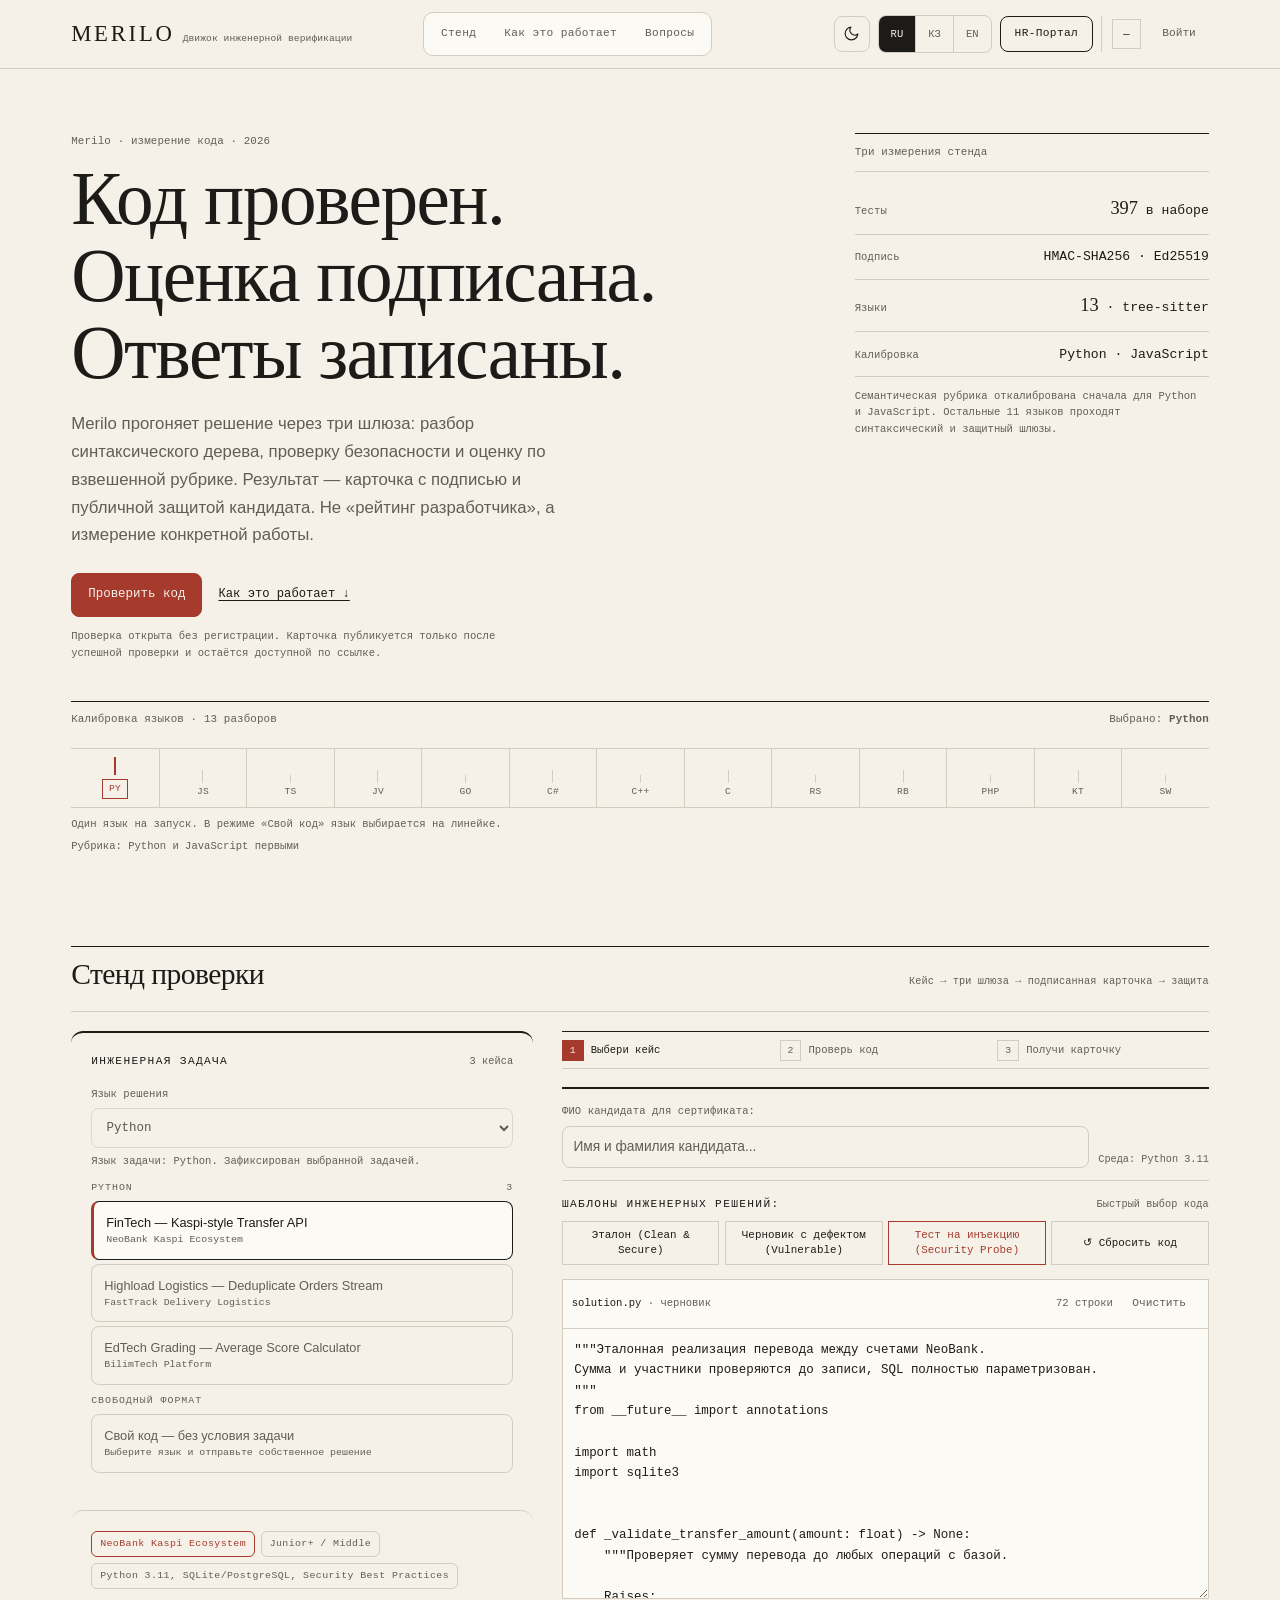
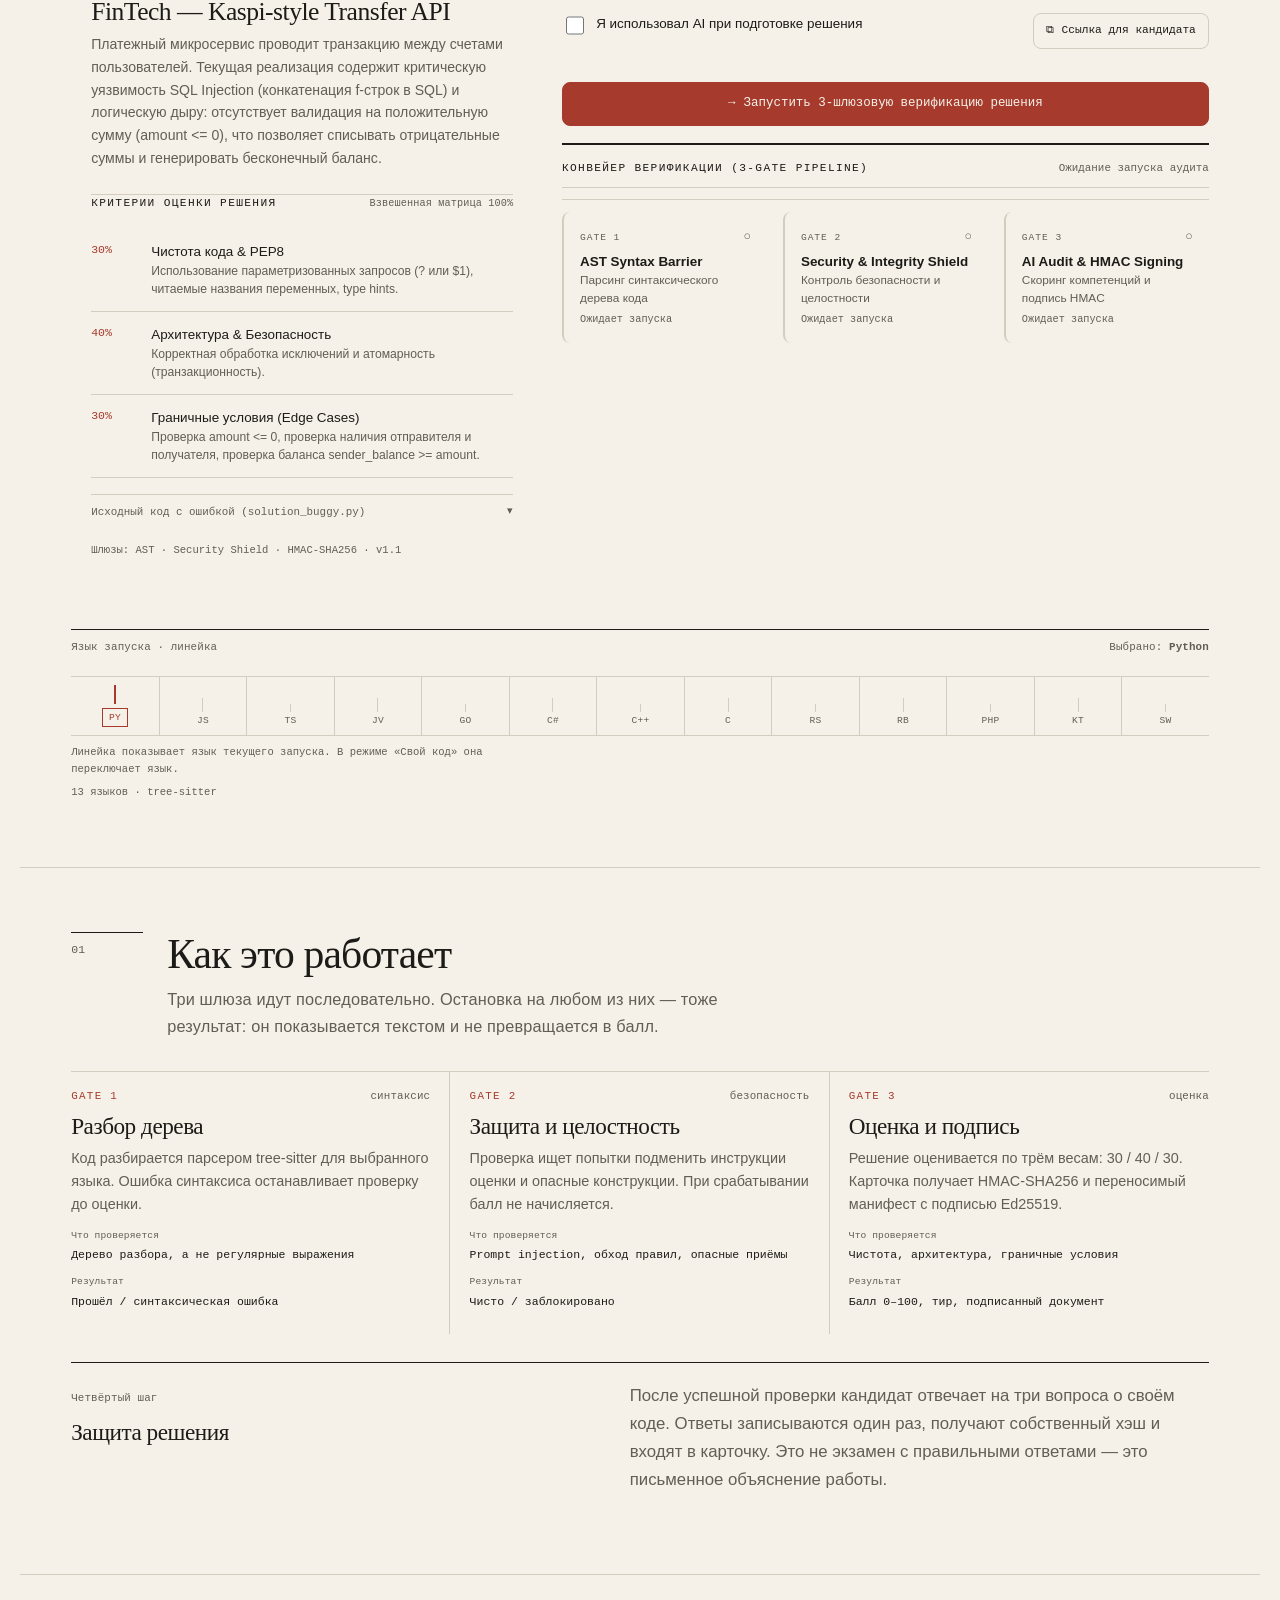
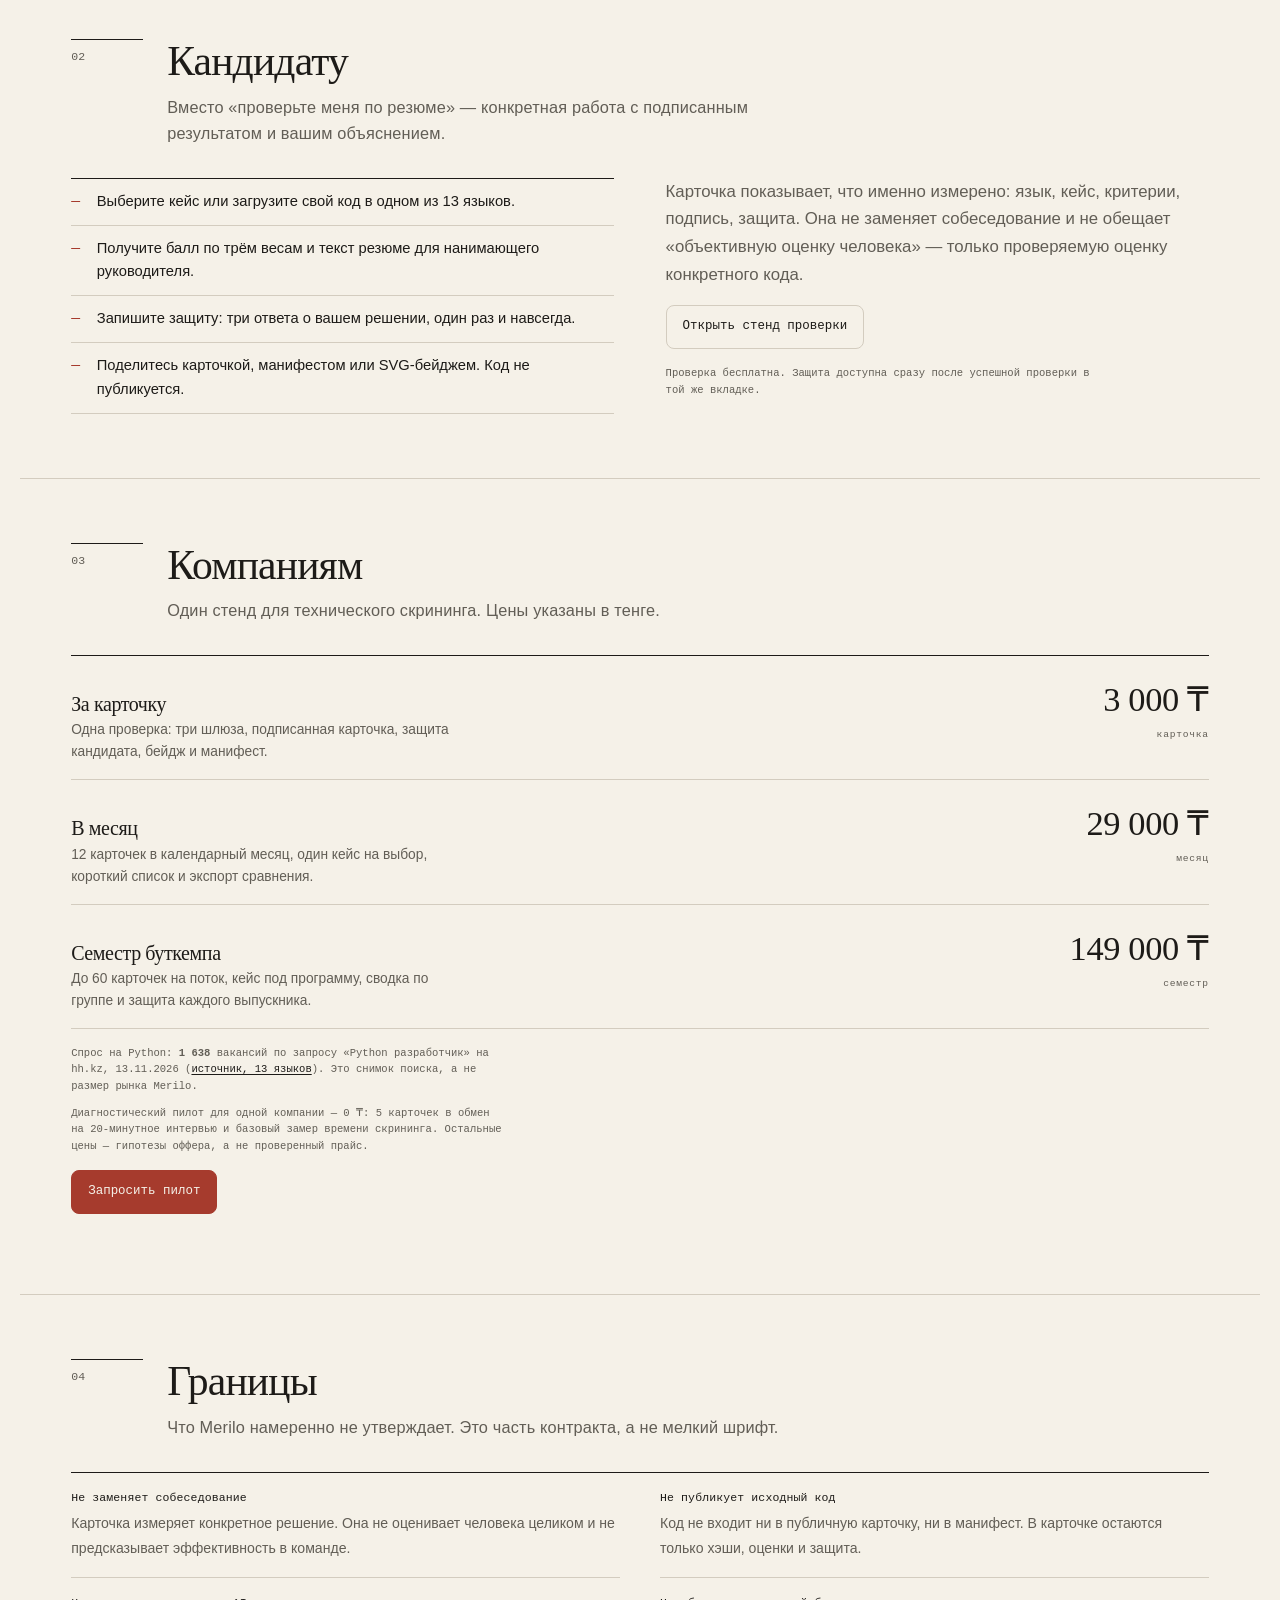
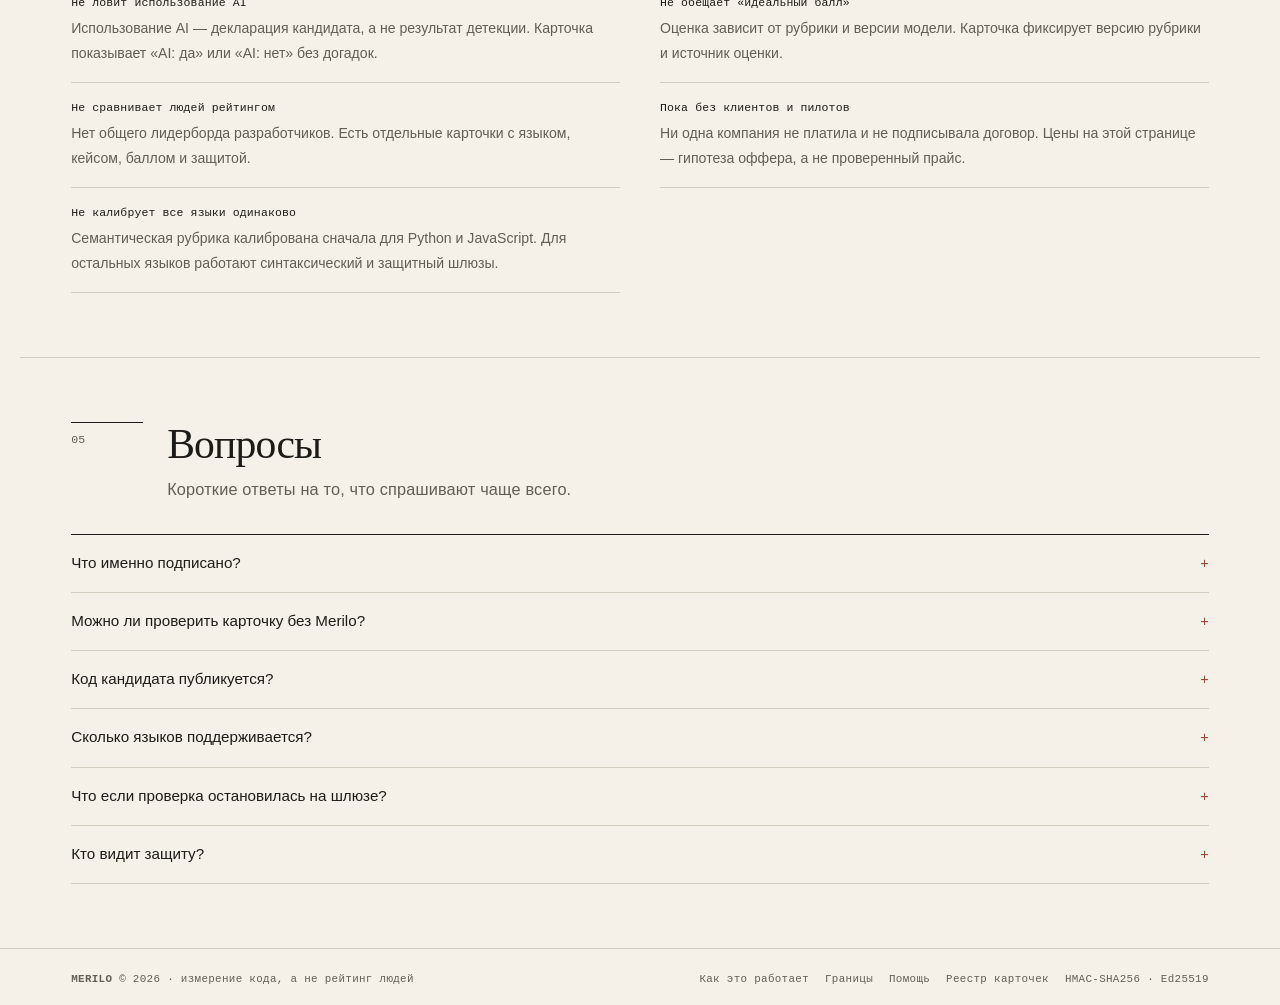
==== static/index.html @ 1ed6fcea "feat: initial public release of Merilo" ====
<!DOCTYPE html>
<html lang="ru">
<head>
  <meta charset="UTF-8">
  <link rel="icon" href="data:,">
  <meta name="viewport" content="width=device-width, initial-scale=1.0">
  <title>Merilo — проверка кода, подписанная оценка, записанная защита</title>
  <meta name="description" content="Merilo проверяет решение кандидата тремя шлюзами, выставляет оценку по взвешенной рубрике и подписывает карточку. 13 языков, разбор tree-sitter, HMAC-SHA256 и Ed25519.">
  <meta name="theme-color" content="#F3EFE6" media="(prefers-color-scheme: light)">
  <meta name="theme-color" content="#14130F" media="(prefers-color-scheme: dark)">
  <link rel="stylesheet" href="/static/merilo.css">
  <script>
    (function () {
      try {
        var forced = new URLSearchParams(location.search).get("theme");
        var saved = localStorage.getItem("merilo.theme");
        var theme = forced === "dark" || forced === "light"
          ? forced
          : (saved === "dark" || saved === "light"
            ? saved
            : (window.matchMedia && window.matchMedia("(prefers-color-scheme: dark)").matches ? "dark" : "light"));
        document.documentElement.setAttribute("data-theme", theme);
      } catch (e) {}
    })();
  </script>
</head>
<body>

  <a class="skip-link" href="#workbench">Перейти к стенду проверки</a>

  <!-- ===================================================================== -->
  <!-- MASTHEAD                                                              -->
  <!-- ===================================================================== -->
  <header class="masthead">
    <div class="wrap masthead-inner">
      <a class="brand" href="/" aria-label="Merilo — на главную">
        <span class="brand-name">MERILO</span>
        <span class="brand-sub" data-i18n="brand.engine">Инструмент верификации кода</span>
      </a>

      <nav class="masthead-nav" aria-label="Разделы страницы">
        <a class="nav-link" href="#workbench" data-i18n="nav.stand">Стенд</a>
        <a class="nav-link" href="#how" data-i18n="nav.how">Как это работает</a>
        <a class="nav-link" href="#faq" data-i18n="nav.faq">Вопросы</a>
      </nav>

      <div class="masthead-tools">
        <button id="theme-toggle" type="button" class="icon-btn theme-toggle"
                aria-label="Переключить тему" aria-pressed="false" title="Тема">
          <svg class="theme-icon theme-icon-sun" viewBox="0 0 24 24" aria-hidden="true" focusable="false">
            <circle cx="12" cy="12" r="4"></circle>
            <path d="M12 2v2M12 20v2M4.93 4.93l1.42 1.42M17.66 17.66l1.41 1.41M2 12h2M20 12h2M4.93 19.07l1.42-1.42M17.66 6.34l1.41-1.41"></path>
          </svg>
          <svg class="theme-icon theme-icon-moon" viewBox="0 0 24 24" aria-hidden="true" focusable="false">
            <path d="M21 12.8A9 9 0 1 1 11.2 3a7 7 0 0 0 9.8 9.8z"></path>
          </svg>
        </button>

        <div class="lang-switch" role="group" aria-label="Язык интерфейса">
          <button type="button" class="lang-btn" data-lang="ru" aria-label="RU — Русский язык">RU</button>
          <button type="button" class="lang-btn" data-lang="kz" aria-label="КЗ — Қазақ тілі">КЗ</button>
          <button type="button" class="lang-btn" data-lang="en" aria-label="EN — English">EN</button>
        </div>

        <a class="btn btn-header" href="/app" data-i18n="nav.portal">HR-Портал</a>

        <div class="account">
          <span id="user-avatar" class="avatar" aria-hidden="true">ЖМ</span>
          <span class="account-name">
            <span id="user-display-name">Жолынбек Марат</span>
            <span id="user-display-role" class="account-role" data-i18n="role.candidateShort">Кандидат</span>
          </span>
          <button id="auth-modal-open-btn" type="button" class="btn btn-quiet btn-sm"
                  title="Управление учетной записью" aria-label="Управление учетной записью">
            <span data-i18n="user.account">Аккаунт</span>
          </button>
        </div>

        <button id="mobile-menu-toggle" type="button" class="icon-btn mobile-menu-toggle"
                aria-label="Открыть меню" aria-expanded="false" aria-controls="mobile-menu">
          <span class="menu-line" aria-hidden="true"></span>
          <span class="menu-line" aria-hidden="true"></span>
          <span class="menu-line" aria-hidden="true"></span>
        </button>
      </div>
    </div>

    <div id="mobile-menu" class="mobile-menu" hidden>
      <nav class="mobile-menu-nav" aria-label="Мобильное меню">
        <a class="mobile-nav-link" href="#workbench" data-i18n="nav.stand">Стенд</a>
        <a class="mobile-nav-link" href="#how" data-i18n="nav.how">Как это работает</a>
        <a class="mobile-nav-link" href="#faq" data-i18n="nav.faq">Вопросы</a>
        <a class="mobile-nav-link" href="/help" data-i18n="nav.help">Помощь</a>
        <a class="mobile-nav-link mobile-nav-portal" href="/app" data-i18n="nav.portal">HR-Портал →</a>
        <button type="button" class="mobile-nav-link mobile-nav-account" data-auth-open>
          <span data-i18n="user.account">Аккаунт</span>
        </button>
      </nav>
      <div class="mobile-menu-lang lang-switch" role="group" aria-label="Язык интерфейса">
        <button type="button" class="lang-btn" data-lang="ru" aria-label="RU — Русский язык">RU</button>
        <button type="button" class="lang-btn" data-lang="kz" aria-label="КЗ — Қазақ тілі">КЗ</button>
        <button type="button" class="lang-btn" data-lang="en" aria-label="EN — English">EN</button>
      </div>
    </div>
  </header>

  <main id="main">
    <div id="view-candidate">

      <!-- ================================================================= -->
      <!-- MEASUREMENT HEADER                                                -->
      <!-- ================================================================= -->
      <section class="hero wrap" aria-labelledby="hero-title">
        <div class="hero-grid">
          <div class="hero-copy">
            <p class="mono-label">Merilo · измерение кода · 2026</p>
            <h1 id="hero-title" class="hero-title">Код проверен.<br>Оценка подписана.<br>Ответы записаны.</h1>
            <p class="hero-thesis">
              Merilo прогоняет решение через три шлюза: разбор синтаксического дерева,
              проверку безопасности и оценку по взвешенной рубрике. Результат — карточка
              с подписью и публичной защитой кандидата. Не «рейтинг разработчика»,
              а измерение конкретной работы.
            </p>
            <div class="hero-actions">
              <a class="btn btn-primary" href="#workbench">Проверить код</a>
              <a class="btn-link" href="#how">Как это работает ↓</a>
            </div>
            <p class="facts-note">
              Проверка открыта без регистрации. Карточка публикуется только после
              успешной проверки и остаётся доступной по ссылке.
            </p>
          </div>

          <aside class="facts" aria-labelledby="facts-title">
            <p class="facts-title mono-label" id="facts-title">Три измерения стенда</p>
            <div class="fact">
              <span class="fact-label">Тесты</span>
              <span class="fact-value"><strong>397</strong> в наборе</span>
            </div>
            <div class="fact">
              <span class="fact-label">Подпись</span>
              <span class="fact-value">HMAC-SHA256 · Ed25519</span>
            </div>
            <div class="fact">
              <span class="fact-label">Языки</span>
              <span class="fact-value"><strong>13</strong> · tree-sitter</span>
            </div>
            <div class="fact">
              <span class="fact-label">Калибровка</span>
              <span class="fact-value">Python · JavaScript</span>
            </div>
            <p class="facts-note">
              Семантическая рубрика откалибрована сначала для Python и JavaScript.
              Остальные 11 языков проходят синтаксический и защитный шлюзы.
            </p>
          </aside>
        </div>

        <!-- Calibration strip #1: the 13 languages as a ruler. -->
        <div class="calibration" aria-labelledby="calibration-title-hero">
          <div class="calibration-head">
            <p class="mono-label" id="calibration-title-hero">Калибровка языков · 13 разборов</p>
            <p class="mono-label">Выбрано: <strong id="calibration-selected-hero">Python</strong></p>
          </div>
          <ol class="ruler" id="calibration-hero" aria-label="Языки решения">
            <li class="ruler-item" data-lang="python"><button type="button" class="ruler-btn" data-lang="python" aria-label="PY — Python" aria-pressed="true"><span class="ruler-tick" aria-hidden="true"></span><span class="ruler-label">PY</span></button></li>
            <li class="ruler-item" data-lang="javascript"><button type="button" class="ruler-btn" data-lang="javascript" aria-label="JS — JavaScript" aria-pressed="false"><span class="ruler-tick" aria-hidden="true"></span><span class="ruler-label">JS</span></button></li>
            <li class="ruler-item" data-lang="typescript"><button type="button" class="ruler-btn" data-lang="typescript" aria-label="TS — TypeScript" aria-pressed="false"><span class="ruler-tick" aria-hidden="true"></span><span class="ruler-label">TS</span></button></li>
            <li class="ruler-item" data-lang="java"><button type="button" class="ruler-btn" data-lang="java" aria-label="JV — Java" aria-pressed="false"><span class="ruler-tick" aria-hidden="true"></span><span class="ruler-label">JV</span></button></li>
            <li class="ruler-item" data-lang="go"><button type="button" class="ruler-btn" data-lang="go" aria-label="Go" aria-pressed="false"><span class="ruler-tick" aria-hidden="true"></span><span class="ruler-label">GO</span></button></li>
            <li class="ruler-item" data-lang="csharp"><button type="button" class="ruler-btn" data-lang="csharp" aria-label="C#" aria-pressed="false"><span class="ruler-tick" aria-hidden="true"></span><span class="ruler-label">C#</span></button></li>
            <li class="ruler-item" data-lang="cpp"><button type="button" class="ruler-btn" data-lang="cpp" aria-label="C++" aria-pressed="false"><span class="ruler-tick" aria-hidden="true"></span><span class="ruler-label">C++</span></button></li>
            <li class="ruler-item" data-lang="c"><button type="button" class="ruler-btn" data-lang="c" aria-label="C" aria-pressed="false"><span class="ruler-tick" aria-hidden="true"></span><span class="ruler-label">C</span></button></li>
            <li class="ruler-item" data-lang="rust"><button type="button" class="ruler-btn" data-lang="rust" aria-label="RS — Rust" aria-pressed="false"><span class="ruler-tick" aria-hidden="true"></span><span class="ruler-label">RS</span></button></li>
            <li class="ruler-item" data-lang="ruby"><button type="button" class="ruler-btn" data-lang="ruby" aria-label="RB — Ruby" aria-pressed="false"><span class="ruler-tick" aria-hidden="true"></span><span class="ruler-label">RB</span></button></li>
            <li class="ruler-item" data-lang="php"><button type="button" class="ruler-btn" data-lang="php" aria-label="PHP" aria-pressed="false"><span class="ruler-tick" aria-hidden="true"></span><span class="ruler-label">PHP</span></button></li>
            <li class="ruler-item" data-lang="kotlin"><button type="button" class="ruler-btn" data-lang="kotlin" aria-label="KT — Kotlin" aria-pressed="false"><span class="ruler-tick" aria-hidden="true"></span><span class="ruler-label">KT</span></button></li>
            <li class="ruler-item" data-lang="swift"><button type="button" class="ruler-btn" data-lang="swift" aria-label="SW — Swift" aria-pressed="false"><span class="ruler-tick" aria-hidden="true"></span><span class="ruler-label">SW</span></button></li>
          </ol>
          <p class="calibration-note">
            <span>Один язык на запуск. В режиме «Свой код» язык выбирается на линейке.</span>
            <span>Рубрика: Python и JavaScript первыми</span>
          </p>
        </div>
      </section>

      <!-- ================================================================= -->
      <!-- WORKBENCH                                                         -->
      <!-- ================================================================= -->
      <section id="workbench" class="workbench-section wrap" aria-labelledby="workbench-title">
        <div class="section-bar">
          <h2 id="workbench-title">Стенд проверки</h2>
          <p class="panel-note">Кейс → три шлюза → подписанная карточка → защита</p>
        </div>

        <!-- Empty state: /api/tasks returned an empty list -->
        <div id="tasks-empty-state" class="empty-state hidden" role="status" aria-live="polite">
          <h2>Задачи пока не опубликованы</h2>
          <p>Сервер вернул пустой список кейсов. Опубликуйте микро-кейс в HR-портале или повторите загрузку.</p>
          <button id="tasks-empty-retry" type="button" class="btn btn-secondary btn-sm">
            <span aria-hidden="true">↻</span> Повторить загрузку
          </button>
        </div>

        <div class="workbench-grid">

          <!-- LEFT COLUMN: task specification -->
          <div id="task-spec-column" class="task-column">

            <div class="panel">
              <div class="panel-head">
                <h3 class="panel-title" data-i18n="task.panelTitle">Инженерная задача</h3>
                <span id="tasks-count-badge" class="panel-note">8 задач</span>
              </div>

              <div class="field">
                <label class="field-label" for="language-select">Язык решения</label>
                <select id="language-select" class="select">
                  <option value="python">Python</option>
                  <option value="javascript">JavaScript</option>
                  <option value="typescript">TypeScript</option>
                  <option value="java">Java</option>
                  <option value="go">Go</option>
                  <option value="csharp">C#</option>
                  <option value="cpp">C++</option>
                  <option value="c">C</option>
                  <option value="rust">Rust</option>
                  <option value="ruby">Ruby</option>
                  <option value="php">PHP</option>
                  <option value="kotlin">Kotlin</option>
                  <option value="swift">Swift</option>
                </select>
                <p id="language-lock-hint" class="field-hint">
                  Язык фиксируется выбранной задачей.
                </p>
              </div>

              <div id="task-tabs" class="task-tabs" aria-label="Задачи по языкам программирования"></div>
            </div>

            <div class="panel panel--rule">
              <div class="task-meta">
                <span id="task-company-badge" class="tag tag--accent">NeoBank Kaspi Ecosystem</span>
                <span id="task-difficulty-badge" class="tag">Junior+ / Middle</span>
                <span id="task-stack-badge" class="tag">Python 3.11, SQLite</span>
              </div>

              <h2 id="task-title" class="task-title">FinTech — Kaspi-style Transfer API</h2>
              <p id="task-description" class="task-description">
                Платежный микросервис проводит транзакцию между счетами пользователей.
                Текущая реализация содержит критическую уязвимость SQL Injection
                (конкатенация f-строк в SQL) и логическую дыру: отсутствует валидация
                на положительную сумму (amount &lt;= 0).
              </p>

              <div class="rubric">
                <div class="panel-head">
                  <span class="panel-title" data-i18n="rubric.title">Критерии оценки решения</span>
                  <span class="panel-note" data-i18n="rubric.matrix">Взвешенная матрица 100%</span>
                </div>

                <div class="rubric-row">
                  <span class="weight">30%</span>
                  <div>
                    <div class="rubric-name" data-i18n="rubric.cleanTitle">Чистота кода &amp; PEP8</div>
                    <div id="rubric-clean-code" class="rubric-detail">
                      Параметризованные запросы (? или $1), понятный нейминг, type hints.
                    </div>
                  </div>
                </div>

                <div class="rubric-row">
                  <span class="weight">40%</span>
                  <div>
                    <div class="rubric-name" data-i18n="rubric.archTitle">Архитектура &amp; Безопасность</div>
                    <div id="rubric-architecture" class="rubric-detail">
                      Атомарность транзакций, корректная обработка исключений, отсутствие уязвимостей.
                    </div>
                  </div>
                </div>

                <div class="rubric-row">
                  <span class="weight">30%</span>
                  <div>
                    <div class="rubric-name" data-i18n="rubric.edgeTitle">Граничные условия (Edge Cases)</div>
                    <div id="rubric-edge-cases" class="rubric-detail">
                      Проверка amount &lt;= 0, sender_balance &gt;= amount, проверка счетов.
                    </div>
                  </div>
                </div>
              </div>

              <details class="buggy">
                <summary>
                  <span data-i18n="buggy.title">Исходный код с ошибкой (solution_buggy.py)</span>
                </summary>
                <div class="buggy-body">
                  <button id="copy-buggy-code-btn" type="button" class="btn btn-secondary btn-sm buggy-copy" data-i18n="buggy.copy">
                    Копировать в редактор
                  </button>
                  <pre id="task-buggy-code"># Загрузка кода с ошибкой...</pre>
                </div>
              </details>

              <p class="field-hint" style="margin-top: 0.8rem;">
                Шлюзы: AST · Security Shield · HMAC-SHA256 · v1.1
              </p>
            </div>
          </div>

          <!-- RIGHT COLUMN: verification workbench -->
          <div id="workbench-column" class="workbench-column">

            <nav class="journey" aria-label="Шаги проверки">
              <ol>
                <li id="journey-step-1" data-state="active" aria-current="step" class="journey-step">
                  <span class="journey-index" aria-hidden="true">1</span>
                  <span>Выбери кейс</span>
                </li>
                <li id="journey-step-2" data-state="todo" class="journey-step">
                  <span class="journey-index" aria-hidden="true">2</span>
                  <span>Проверь код</span>
                </li>
                <li id="journey-step-3" data-state="todo" class="journey-step">
                  <span class="journey-index" aria-hidden="true">3</span>
                  <span>Получи карточку</span>
                </li>
              </ol>
            </nav>

            <div class="workbench">
              <div class="workbench-row">
                <div class="field">
                  <label for="candidate-name-input" class="field-label" data-i18n="form.candidateName">
                    ФИО кандидата для сертификата:
                  </label>
                  <input type="text" id="candidate-name-input" class="input"
                         value="Жолынбек Марат"
                         data-i18n-placeholder="form.namePlaceholder" placeholder="Имя и фамилия кандидата...">
                </div>
                <span class="env-note" data-i18n="form.env">Среда: Python 3.11</span>
              </div>

              <!-- Own-code mode: a free-standing submission without a catalogue task -->
              <div id="own-code-panel" class="own-code hidden">
                <div class="own-code-head">
                  <div>
                    <div class="own-code-title">Свой код — свободный кейс</div>
                    <p class="own-code-note">
                      Проверка без условия задачи: выберите язык и отправьте собственное решение.
                    </p>
                  </div>
                  <span class="tag tag--accent">own-code</span>
                </div>

                <div class="field">
                  <label for="own-code-language" class="field-label">Язык собственного кода</label>
                  <select id="own-code-language" class="select">
                    <option value="python">Python</option>
                    <option value="javascript">JavaScript</option>
                    <option value="typescript">TypeScript</option>
                    <option value="java">Java</option>
                    <option value="go">Go</option>
                    <option value="csharp">C#</option>
                    <option value="cpp">C++</option>
                    <option value="c">C</option>
                    <option value="rust">Rust</option>
                    <option value="ruby">Ruby</option>
                    <option value="php">PHP</option>
                    <option value="kotlin">Kotlin</option>
                    <option value="swift">Swift</option>
                  </select>
                </div>

                <div class="field" style="margin-top: 0.7rem;">
                  <label for="own-code-editor" class="field-label">Код решения</label>
                  <textarea id="own-code-editor" class="textarea" rows="12" spellcheck="false"
                            placeholder="Вставьте собственный код: он будет проверен тремя шлюзами без условия задачи."></textarea>
                </div>
              </div>

              <!-- Professional solution templates -->
              <div id="presets-block" class="presets">
                <div class="presets-head">
                  <span class="panel-title" data-i18n="presets.title">Шаблоны инженерных решений:</span>
                  <span class="panel-note" data-i18n="presets.hint">Быстрый выбор кода</span>
                </div>

                <div class="preset-grid">
                  <button id="preset-ideal-btn" type="button" aria-describedby="presets-help" class="preset-btn">
                    <span data-i18n="preset.ideal">Эталон (Clean &amp; Secure)</span>
                  </button>
                  <button id="preset-vulnerable-btn" type="button" aria-describedby="presets-help" class="preset-btn">
                    <span data-i18n="preset.vulnerable">Черновик с дефектом (Vulnerable)</span>
                  </button>
                  <button id="preset-injection-btn" type="button" aria-describedby="presets-help" class="preset-btn preset-btn--danger">
                    <span data-i18n="preset.injection">Тест на инъекцию (Security Probe)</span>
                  </button>
                  <button id="preset-reset-btn" type="button" class="preset-btn">
                    <span aria-hidden="true">↺</span>
                    <span data-i18n="preset.reset">Сбросить код</span>
                  </button>
                </div>

                <p id="presets-help" class="sr-only">
                  Эталон — безопасное решение без уязвимостей. Черновик — частичное решение
                  с дефектом. Тест на инъекцию — образец с попыткой подмены инструкций для
                  проверки второго шлюза. Сброс — вернуть исходный код с ошибкой.
                </p>
                <p id="presets-unavailable-note" class="presets-note hidden"></p>
              </div>

              <!-- Code editor -->
              <div id="editor-frame" class="editor-frame">
                <div class="editor-bar">
                  <span><span class="editor-name" id="editor-filename">solution.py</span> · черновик</span>
                  <span>
                    <span id="editor-lines-count" class="editor-lines" data-i18n="editor.linesZero">0 строк</span>
                    <button id="editor-clear-btn" type="button" class="btn btn-quiet btn-sm" data-i18n="editor.clear">Очистить</button>
                  </span>
                </div>
                <label for="code-editor" class="sr-only">Код решения на Python</label>
                <textarea id="code-editor" class="editor" rows="12" spellcheck="false"
                          aria-describedby="editor-lines-count"
                          data-i18n-placeholder="editor.placeholder"
                          placeholder="# Введите Python-код реализации задачи или воспользуйтесь шаблонами выше..."></textarea>
              </div>

              <!-- AI disclosure + portable candidate link -->
              <div class="workbench-foot">
                <label for="ai-assisted" class="check-row">
                  <input type="checkbox" id="ai-assisted">
                  <span data-i18n="ai.label">Я использовал AI при подготовке решения</span>
                </label>

                <div class="link-tools">
                  <button id="candidate-link" type="button" class="btn btn-secondary btn-sm">
                    <span aria-hidden="true">⧉</span>
                    <span data-i18n="candidate.copyLink">Ссылка для кандидата</span>
                  </button>
                  <span id="candidate-link-status" role="status" aria-live="polite" class="status-line"></span>
                  <label for="candidate-link-fallback" class="sr-only">Ссылка для кандидата</label>
                  <input id="candidate-link-fallback" type="text" readonly hidden
                         class="input" style="margin-top: 0.3rem;">
                </div>
              </div>

              <div style="margin-top: 0.9rem;">
                <button id="verify-submit-btn" type="button" class="btn btn-primary" style="width: 100%;">
                  <span id="verify-cta-spinner" class="spinner hidden" aria-hidden="true"></span>
                  <span id="verify-cta-icon" aria-hidden="true">→</span>
                  <span id="verify-cta-label" data-i18n="verify.cta">Запустить трёхшлюзовую верификацию</span>
                </button>

                <div id="verify-error-panel" class="verify-error hidden" role="alert" aria-live="assertive">
                  <div class="verify-error-title">Не удалось выполнить проверку</div>
                  <p id="verify-error-text" class="verify-error-text"></p>
                  <button id="verify-retry-btn" type="button" class="btn btn-secondary btn-sm">
                    <span aria-hidden="true">↻</span> Повторить
                  </button>
                </div>
              </div>
            </div>

            <!-- 3-gate pipeline -->
            <div id="gate-pipeline-card" class="gates">
              <div class="gates-head">
                <span class="panel-title" data-i18n="pipeline.title">Конвейер верификации</span>
                <span id="pipeline-status-text" role="status" aria-live="polite" class="pipeline-status" data-i18n="pipeline.waiting">
                  Ожидание запуска аудита
                </span>
              </div>

              <div class="gate-grid">
                <div id="gate-1-box" data-state="pending" role="group" aria-label="Шлюз 1 — AST Syntax Barrier" class="gate-box">
                  <div class="gate-top">
                    <span class="gate-code">GATE 1</span>
                    <span id="gate-1-icon" class="gate-icon" aria-hidden="true">○</span>
                  </div>
                  <div class="gate-name" data-i18n="gate1.name">AST Syntax Barrier</div>
                  <div class="gate-desc" data-i18n="gate1.desc">Парсинг синтаксического дерева кода</div>
                  <div id="gate-1-result" class="gate-result" data-i18n="gate.pending">Ожидает запуска</div>
                </div>

                <div id="gate-2-box" data-state="pending" role="group" aria-label="Шлюз 2 — Security &amp; Integrity Shield" class="gate-box">
                  <div class="gate-top">
                    <span class="gate-code">GATE 2</span>
                    <span id="gate-2-icon" class="gate-icon" aria-hidden="true">○</span>
                  </div>
                  <div class="gate-name" data-i18n="gate2.name">Security &amp; Integrity Shield</div>
                  <div class="gate-desc" data-i18n="gate2.desc">Контроль безопасности и целостности</div>
                  <div id="gate-2-result" class="gate-result" data-i18n="gate.pending">Ожидает запуска</div>
                </div>

                <div id="gate-3-box" data-state="pending" class="gate-box">
                  <div class="gate-top">
                    <span class="gate-code">GATE 3</span>
                    <span id="gate-3-icon" class="gate-icon" aria-hidden="true">○</span>
                  </div>
                  <div class="gate-name" data-i18n="gate3.name">AI Audit &amp; HMAC Signing</div>
                  <div class="gate-desc" data-i18n="gate3.desc">Скоринг компетенций и подпись HMAC</div>
                  <div id="gate-3-result" class="gate-result" data-i18n="gate.pending">Ожидает запуска</div>
                </div>
              </div>
            </div>

            <!-- Audit result -->
            <div id="audit-result-card" role="region" aria-label="Результат верификации" aria-live="polite" class="result hidden">
              <div id="result-outcome-banner" class="outcome hidden"></div>

              <div class="result-head">
                <div>
                  <p class="panel-title result-kicker" data-i18n="result.title">Результат верификации решения</p>
                  <div class="result-tags">
                    <span id="result-badge-tier" class="tier-stamp">Gold Verified</span>
                    <span id="result-status-pill" class="status-pill">Status: VERIFIED</span>
                  </div>
                </div>

                <div class="score" aria-label="Итоговый балл">
                  <span id="result-score-counter" class="score-value">0</span>
                  <span class="score-total">/100</span>
                </div>
              </div>

              <div id="result-dimensions" class="dimensions">
                <div class="dim">
                  <div class="dim-head">
                    <span class="dim-label" data-i18n="score.clean">Чистота кода &amp; PEP8 (30%)</span>
                    <span id="score-clean-code-val" class="dim-value">0%</span>
                  </div>
                  <div class="meter"><span id="score-clean-code-bar" class="meter-fill" style="width: 0%"></span></div>
                </div>

                <div class="dim">
                  <div class="dim-head">
                    <span class="dim-label" data-i18n="score.arch">Архитектура &amp; Безопасность (40%)</span>
                    <span id="score-arch-val" class="dim-value">0%</span>
                  </div>
                  <div class="meter"><span id="score-arch-bar" class="meter-fill is-verified" style="width: 0%"></span></div>
                </div>

                <div class="dim">
                  <div class="dim-head">
                    <span class="dim-label" data-i18n="score.edge">Граничные условия &amp; Исключения (30%)</span>
                    <span id="score-edge-val" class="dim-value">0%</span>
                  </div>
                  <div class="meter"><span id="score-edge-bar" class="meter-fill is-accent" style="width: 0%"></span></div>
                </div>
              </div>

              <div class="summary">
                <p class="panel-title" data-i18n="result.summaryTitle">Резюме для нанимающего руководителя:</p>
                <p id="result-executive-summary">
                  <span data-i18n="result.summaryLoading">Оценка формируется...</span>
                </p>
              </div>

              <div class="provenance">
                <span aria-hidden="true">◇</span>
                <span id="result-provenance">Источник оценки не указан</span>
              </div>

              <div class="result-foot">
                <div class="hash-group">
                  <span class="hash-label" data-i18n="result.hashLabel">Хэш сертификата:</span>
                  <span id="result-card-hash" class="hash-value">0x...</span>
                  <span id="result-signature-badge" class="sig-pill is-signed">✓ HMAC Signed</span>
                </div>

                <a id="result-open-card-btn" href="/card/demo2026kz01" target="_blank" rel="noopener" class="btn btn-secondary btn-sm">
                  <span id="result-open-card-label" data-i18n="result.openCard">Открыть карточку</span>
                  <span data-open-card-icon class="row-link-arrow" aria-hidden="true">↗</span>
                </a>
              </div>

              <div id="defense-panel" class="defense hidden" aria-labelledby="defense-panel-heading">
                <div class="defense-head">
                  <h3 id="defense-panel-heading" class="panel-title">Защита решения</h3>
                  <span id="defense-badge" class="defense-badge is-pending">Ожидает защиты</span>
                </div>
                <p class="defense-intro">
                  Ответьте на три вопроса о собственном решении. Защита записывается один раз
                  и подписывается вместе с карточкой.
                </p>

                <div id="defense-answers" class="defense-answers">
                  <div>
                    <label for="defense-answer-1" id="defense-q1" class="defense-question">Вопрос 1</label>
                    <textarea id="defense-answer-1" class="textarea" data-defense-answer="1" rows="3" minlength="20" maxlength="1200"></textarea>
                  </div>
                  <div>
                    <label for="defense-answer-2" id="defense-q2" class="defense-question">Вопрос 2</label>
                    <textarea id="defense-answer-2" class="textarea" data-defense-answer="2" rows="3" minlength="20" maxlength="1200"></textarea>
                  </div>
                  <div>
                    <label for="defense-answer-3" id="defense-q3" class="defense-question">Вопрос 3</label>
                    <textarea id="defense-answer-3" class="textarea" data-defense-answer="3" rows="3" minlength="20" maxlength="1200"></textarea>
                  </div>
                </div>

                <div class="defense-actions">
                  <button id="defense-seal" type="button" class="btn btn-primary btn-sm">
                    <span aria-hidden="true">▣</span>
                    <span data-i18n="defense.seal">Зафиксировать защиту</span>
                  </button>
                  <p id="defense-status" role="status" aria-live="polite" class="defense-status"></p>
                </div>
              </div>
            </div>

          </div>
        </div>

        <!-- Calibration strip #2: mirrors the workbench selection. -->
        <div class="calibration" aria-labelledby="calibration-title-workbench">
          <div class="calibration-head">
            <p class="mono-label" id="calibration-title-workbench">Язык запуска · линейка</p>
            <p class="mono-label">Выбрано: <strong id="calibration-selected-workbench">Python</strong></p>
          </div>
          <ol class="ruler" id="calibration-workbench" aria-label="Выбор языка запуска">
            <li class="ruler-item" data-lang="python"><button type="button" class="ruler-btn" data-lang="python" aria-label="PY — Python" aria-pressed="true"><span class="ruler-tick" aria-hidden="true"></span><span class="ruler-label">PY</span></button></li>
            <li class="ruler-item" data-lang="javascript"><button type="button" class="ruler-btn" data-lang="javascript" aria-label="JS — JavaScript" aria-pressed="false"><span class="ruler-tick" aria-hidden="true"></span><span class="ruler-label">JS</span></button></li>
            <li class="ruler-item" data-lang="typescript"><button type="button" class="ruler-btn" data-lang="typescript" aria-label="TS — TypeScript" aria-pressed="false"><span class="ruler-tick" aria-hidden="true"></span><span class="ruler-label">TS</span></button></li>
            <li class="ruler-item" data-lang="java"><button type="button" class="ruler-btn" data-lang="java" aria-label="JV — Java" aria-pressed="false"><span class="ruler-tick" aria-hidden="true"></span><span class="ruler-label">JV</span></button></li>
            <li class="ruler-item" data-lang="go"><button type="button" class="ruler-btn" data-lang="go" aria-label="Go" aria-pressed="false"><span class="ruler-tick" aria-hidden="true"></span><span class="ruler-label">GO</span></button></li>
            <li class="ruler-item" data-lang="csharp"><button type="button" class="ruler-btn" data-lang="csharp" aria-label="C#" aria-pressed="false"><span class="ruler-tick" aria-hidden="true"></span><span class="ruler-label">C#</span></button></li>
            <li class="ruler-item" data-lang="cpp"><button type="button" class="ruler-btn" data-lang="cpp" aria-label="C++" aria-pressed="false"><span class="ruler-tick" aria-hidden="true"></span><span class="ruler-label">C++</span></button></li>
            <li class="ruler-item" data-lang="c"><button type="button" class="ruler-btn" data-lang="c" aria-label="C" aria-pressed="false"><span class="ruler-tick" aria-hidden="true"></span><span class="ruler-label">C</span></button></li>
            <li class="ruler-item" data-lang="rust"><button type="button" class="ruler-btn" data-lang="rust" aria-label="RS — Rust" aria-pressed="false"><span class="ruler-tick" aria-hidden="true"></span><span class="ruler-label">RS</span></button></li>
            <li class="ruler-item" data-lang="ruby"><button type="button" class="ruler-btn" data-lang="ruby" aria-label="RB — Ruby" aria-pressed="false"><span class="ruler-tick" aria-hidden="true"></span><span class="ruler-label">RB</span></button></li>
            <li class="ruler-item" data-lang="php"><button type="button" class="ruler-btn" data-lang="php" aria-label="PHP" aria-pressed="false"><span class="ruler-tick" aria-hidden="true"></span><span class="ruler-label">PHP</span></button></li>
            <li class="ruler-item" data-lang="kotlin"><button type="button" class="ruler-btn" data-lang="kotlin" aria-label="KT — Kotlin" aria-pressed="false"><span class="ruler-tick" aria-hidden="true"></span><span class="ruler-label">KT</span></button></li>
            <li class="ruler-item" data-lang="swift"><button type="button" class="ruler-btn" data-lang="swift" aria-label="SW — Swift" aria-pressed="false"><span class="ruler-tick" aria-hidden="true"></span><span class="ruler-label">SW</span></button></li>
          </ol>
          <p class="calibration-note">
            <span>Линейка показывает язык текущего запуска. В режиме «Свой код» она переключает язык.</span>
            <span>13 языков · tree-sitter</span>
          </p>
        </div>
      </section>

      <!-- ================================================================= -->
      <!-- HOW IT WORKS                                                      -->
      <!-- ================================================================= -->
      <section id="how" class="section wrap" aria-labelledby="how-title">
        <div class="section-head">
          <p class="section-index">01</p>
          <div>
            <h2 id="how-title" class="section-title">Как это работает</h2>
            <p class="section-lede">
              Три шлюза идут последовательно. Остановка на любом из них — тоже результат:
              он показывается текстом и не превращается в балл.
            </p>
          </div>
        </div>

        <div class="how-grid">
          <article class="how-step">
            <div class="how-step-top">
              <span class="how-step-index">GATE 1</span>
              <span class="mono-label">синтаксис</span>
            </div>
            <h3>Разбор дерева</h3>
            <p>
              Код разбирается парсером tree-sitter для выбранного языка. Ошибка синтаксиса
              останавливает проверку до оценки.
            </p>
            <dl>
              <dt>Что проверяется</dt>
              <dd>Дерево разбора, а не регулярные выражения</dd>
              <dt>Результат</dt>
              <dd>Прошёл / синтаксическая ошибка</dd>
            </dl>
          </article>

          <article class="how-step">
            <div class="how-step-top">
              <span class="how-step-index">GATE 2</span>
              <span class="mono-label">безопасность</span>
            </div>
            <h3>Защита и целостность</h3>
            <p>
              Проверка ищет попытки подменить инструкции оценки и опасные конструкции.
              При срабатывании балл не начисляется.
            </p>
            <dl>
              <dt>Что проверяется</dt>
              <dd>Prompt injection, обход правил, опасные приёмы</dd>
              <dt>Результат</dt>
              <dd>Чисто / заблокировано</dd>
            </dl>
          </article>

          <article class="how-step">
            <div class="how-step-top">
              <span class="how-step-index">GATE 3</span>
              <span class="mono-label">оценка</span>
            </div>
            <h3>Оценка и подпись</h3>
            <p>
              Решение оценивается по трём весам: 30 / 40 / 30. Карточка получает
              HMAC-SHA256 и переносимый манифест с подписью Ed25519.
            </p>
            <dl>
              <dt>Что проверяется</dt>
              <dd>Чистота, архитектура, граничные условия</dd>
              <dt>Результат</dt>
              <dd>Балл 0–100, тир, подписанный документ</dd>
            </dl>
          </article>
        </div>

        <div class="how-defense">
          <div>
            <p class="mono-label">Четвёртый шаг</p>
            <h3>Защита решения</h3>
          </div>
          <p class="lede">
            После успешной проверки кандидат отвечает на три вопроса о своём коде.
            Ответы записываются один раз, получают собственный хэш и входят в карточку.
            Это не экзамен с правильными ответами — это письменное объяснение работы.
          </p>
        </div>
      </section>

      <!-- ================================================================= -->
      <!-- FOR CANDIDATES                                                    -->
      <!-- ================================================================= -->
      <section id="candidate" class="section wrap" aria-labelledby="candidate-title">
        <div class="section-head">
          <p class="section-index">02</p>
          <div>
            <h2 id="candidate-title" class="section-title">Кандидату</h2>
            <p class="section-lede">
              Вместо «проверьте меня по резюме» — конкретная работа с подписанным
              результатом и вашим объяснением.
            </p>
          </div>
        </div>

        <div class="two-col">
          <ul class="checklist">
            <li>Выберите кейс или загрузите свой код в одном из 13 языков.</li>
            <li>Получите балл по трём весам и текст резюме для нанимающего руководителя.</li>
            <li>Запишите защиту: три ответа о вашем решении, один раз и навсегда.</li>
            <li>Поделитесь карточкой, манифестом или SVG-бейджем. Код не публикуется.</li>
          </ul>

          <div>
            <p class="lede">
              Карточка показывает, что именно измерено: язык, кейс, критерии, подпись,
              защита. Она не заменяет собеседование и не обещает «объективную оценку
              человека» — только проверяемую оценку конкретного кода.
            </p>
            <p>
              <a class="btn btn-secondary" href="#workbench">Открыть стенд проверки</a>
            </p>
            <p class="facts-note">
              Проверка бесплатна. Защита доступна сразу после успешной проверки в той же вкладке.
            </p>
          </div>
        </div>
      </section>

      <!-- ================================================================= -->
      <!-- FOR COMPANIES                                                     -->
      <!-- ================================================================= -->
      <section id="companies" class="section wrap" aria-labelledby="companies-title">
        <div class="section-head">
          <p class="section-index">03</p>
          <div>
            <h2 id="companies-title" class="section-title">Компаниям</h2>
            <p class="section-lede">
              Один стенд для технического скрининга. Цены указаны в тенге.
            </p>
          </div>
        </div>

        <div class="pricing">
          <div class="price-row">
            <div>
              <h3>За карточку</h3>
              <p class="price-detail">Одна проверка: три шлюза, подписанная карточка, защита кандидата, бейдж и манифест.</p>
            </div>
            <div class="price">3 000 ₸<small>карточка</small></div>
          </div>

          <div class="price-row">
            <div>
              <h3>В месяц</h3>
              <p class="price-detail">12 карточек в календарный месяц, один кейс на выбор, короткий список и экспорт сравнения.</p>
            </div>
            <div class="price">29 000 ₸<small>месяц</small></div>
          </div>

          <div class="price-row">
            <div>
              <h3>Семестр буткемпа</h3>
              <p class="price-detail">До 60 карточек на поток, кейс под программу, сводка по группе и защита каждого выпускника.</p>
            </div>
            <div class="price">149 000 ₸<small>семестр</small></div>
          </div>
        </div>

        <p class="facts-note" style="margin-top: 1rem;">
          Спрос на Python: <strong>1 638</strong> вакансий по запросу «Python разработчик» на hh.kz,
          13.11.2026 (<a href="/evidence/labor_market.json">источник, 13 языков</a>). Это снимок поиска,
          а не размер рынка Merilo.
        </p>
        <p class="facts-note">
          Диагностический пилот для одной компании — 0 ₸: 5 карточек в обмен на 20-минутное интервью
          и базовый замер времени скрининга. Остальные цены — гипотезы оффера, а не проверенный прайс.
        </p>
        <p style="margin-top: 1rem;">
          <a class="btn btn-primary" href="/evidence/pilot">Запросить пилот</a>
        </p>
      </section>

      <!-- ================================================================= -->
      <!-- BOUNDARIES                                                        -->
      <!-- ================================================================= -->
      <section id="boundaries" class="section wrap" aria-labelledby="boundaries-title">
        <div class="section-head">
          <p class="section-index">04</p>
          <div>
            <h2 id="boundaries-title" class="section-title">Границы</h2>
            <p class="section-lede">
              Что Merilo намеренно не утверждает. Это часть контракта, а не мелкий шрифт.
            </p>
          </div>
        </div>

        <ul class="boundary-list">
          <li>
            <strong>Не заменяет собеседование</strong>
            <span>Карточка измеряет конкретное решение. Она не оценивает человека целиком и не предсказывает эффективность в команде.</span>
          </li>
          <li>
            <strong>Не ловит использование AI</strong>
            <span>Использование AI — декларация кандидата, а не результат детекции. Карточка показывает «AI: да» или «AI: нет» без догадок.</span>
          </li>
          <li>
            <strong>Не сравнивает людей рейтингом</strong>
            <span>Нет общего лидерборда разработчиков. Есть отдельные карточки с языком, кейсом, баллом и защитой.</span>
          </li>
          <li>
            <strong>Не калибрует все языки одинаково</strong>
            <span>Семантическая рубрика калибрована сначала для Python и JavaScript. Для остальных языков работают синтаксический и защитный шлюзы.</span>
          </li>
          <li>
            <strong>Не публикует исходный код</strong>
            <span>Код не входит ни в публичную карточку, ни в манифест. В карточке остаются только хэши, оценки и защита.</span>
          </li>
          <li>
            <strong>Не обещает «идеальный балл»</strong>
            <span>Оценка зависит от рубрики и версии модели. Карточка фиксирует версию рубрики и источник оценки.</span>
          </li>
          <li>
            <strong>Пока без клиентов и пилотов</strong>
            <span>Ни одна компания не платила и не подписывала договор. Цены на этой странице — гипотеза оффера, а не проверенный прайс.</span>
          </li>
        </ul>
      </section>

      <!-- ================================================================= -->
      <!-- FAQ                                                               -->
      <!-- ================================================================= -->
      <section id="faq" class="section wrap" aria-labelledby="faq-title">
        <div class="section-head">
          <p class="section-index">05</p>
          <div>
            <h2 id="faq-title" class="section-title">Вопросы</h2>
            <p class="section-lede">Короткие ответы на то, что спрашивают чаще всего.</p>
          </div>
        </div>

        <div class="faq">
          <details class="faq-item">
            <summary>Что именно подписано?</summary>
            <p>
              Балл, тир, язык, кейс, защита и хэши кода и задачи. Карточка подписана
              HMAC-SHA256 ключом платформы; переносимый манифест — Ed25519. Публичный
              ключ и контракт манифеста лежат в <code>/.well-known/merilo.json</code>.
            </p>
          </details>

          <details class="faq-item">
            <summary>Можно ли проверить карточку без Merilo?</summary>
            <p>
              Да. Манифест карточки — обычный JSON, а подпись Ed25519 проверяется
              публичным ключом из документа <code>/.well-known/merilo.json</code>.
              Для этого не нужны ни база, ни секрет платформы.
            </p>
          </details>

          <details class="faq-item">
            <summary>Код кандидата публикуется?</summary>
            <p>
              Нет. В публичной карточке и манифесте только SHA-256-хэши кода и задачи.
              Исходный текст остаётся в закрытом хранилище.
            </p>
          </details>

          <details class="faq-item">
            <summary>Сколько языков поддерживается?</summary>
            <p>
              Тринадцать: Python, JavaScript, TypeScript, Java, Go, C#, C++, C, Rust,
              Ruby, PHP, Kotlin, Swift. Семантическая рубрика откалибрована сначала для
              Python и JavaScript.
            </p>
          </details>

          <details class="faq-item">
            <summary>Что если проверка остановилась на шлюзе?</summary>
            <p>
              Синтаксическая ошибка или срабатывание защиты — отрицательный результат.
              Балл не начисляется, тир Gold не выдаётся, карточка честно показывает
              причину остановки.
            </p>
          </details>

          <details class="faq-item">
            <summary>Кто видит защиту?</summary>
            <p>
              Записанная защита публична: она входит в карточку и подписывается вместе
              с ней. До записи ответы видны только кандидату в его вкладке.
            </p>
          </details>
        </div>
      </section>

    </div>

    <!-- =================================================================== -->
    <!-- RECRUITER VIEW                                                       -->
    <!-- =================================================================== -->
    <div id="view-recruiter" class="wrap hidden">

      <div class="section-bar">
        <h2>HR-портал</h2>
        <p class="panel-note">Реестр карточек · сравнение · публикация кейсов</p>
      </div>

      <!-- Metrics -->
      <div class="metrics">
        <div class="metric">
          <div class="metric-label" data-i18n="hr.metric1">Верифицировано решений</div>
          <div class="metric-value" id="hr-metric-verified">—</div>
          <div class="metric-note" data-i18n="hr.metric1.trend">по данным /api/cards/recent</div>
        </div>
        <div class="metric">
          <div class="metric-label" data-i18n="hr.metric2">Ready to Hire (Gold)</div>
          <div class="metric-value" id="hr-metric-gold">—</div>
          <div class="metric-note" data-i18n="hr.metric2.sub">Безупречный 3-Gate аудит</div>
        </div>
        <div class="metric">
          <div class="metric-label" data-i18n="hr.metric3">Время на скрининг</div>
          <div class="metric-value">—</div>
          <div class="metric-note" data-i18n="hr.metric3.sub">пилотов не было — не измерено</div>
        </div>
        <div class="metric">
          <div class="metric-label" data-i18n="hr.metric4">HR-действие</div>
          <button id="recruiter-publish-task-btn" type="button" class="btn btn-primary btn-sm" style="margin-block: 0.35rem;">
            <span data-i18n="hr.publish">+ Опубликовать микро-кейс</span>
          </button>
          <div class="metric-note" data-i18n="hr.metric4.sub">Пример кастомного кейса: специфика Kaspi.kz-подобного банка (не клиент)</div>
        </div>
      </div>

      <!-- Publish task -->
      <section id="recruiter-post" class="recruiter-post" aria-labelledby="post-title-heading">
        <div class="panel-head">
          <div>
            <h2 id="post-title-heading" class="form-title" data-i18n="post.title">Опубликовать новую задачу</h2>
            <p class="form-subtitle" data-i18n="post.subtitle">
              Разместите микро-кейс вашей компании — кандидаты получат уникальную верифицируемую задачу.
            </p>
          </div>
          <span class="tag">POST /api/tasks</span>
        </div>

        <form id="task-post-form" class="recruiter-form" novalidate>
          <div class="span-2 field">
            <label for="post-title" class="field-label" data-i18n="post.fieldTitle">Название задачи</label>
            <input type="text" id="post-title" class="input" required
                   data-i18n-placeholder="post.phTitle"
                   placeholder="Например: FinTech — Проверка лимитов переводов">
          </div>

          <div class="field">
            <label for="post-company" class="field-label" data-i18n="post.company">Компания</label>
            <input type="text" id="post-company" class="input" required
                   data-i18n-placeholder="post.phCompany"
                   placeholder="Например: Kaspi Ecosystem">
          </div>

          <div class="field">
            <label for="post-stack" class="field-label" data-i18n="post.stack">Стек технологий</label>
            <input type="text" id="post-stack" class="input" required
                   data-i18n-placeholder="post.phStack"
                   placeholder="Python 3.11, SQLite, FastAPI">
          </div>

          <div class="field">
            <label for="post-difficulty" class="field-label" data-i18n="post.difficulty">Уровень сложности</label>
            <select id="post-difficulty" class="select">
              <option value="Junior" data-i18n="post.diff.junior">Junior</option>
              <option value="Junior+" data-i18n="post.diff.juniorPlus">Junior+</option>
              <option value="Middle" data-i18n="post.diff.middle">Middle</option>
            </select>
          </div>

          <div class="span-2 field">
            <label for="post-description" class="field-label" data-i18n="post.description">Описание задачи</label>
            <textarea id="post-description" class="textarea" rows="3"
                      data-i18n-placeholder="post.phDescription"
                      placeholder="Опишите бизнес-контекст и сбой, который кандидат должен исправить (минимум 20 символов)..."></textarea>
          </div>

          <div class="span-2">
            <p class="field-label" data-i18n="post.rubricTitle">Рубрика оценки (3 критерия)</p>
            <div class="recruiter-form">
              <div class="field">
                <label for="post-rubric-clean" class="field-label" data-i18n="post.rubric.clean">Чистота кода (30%)</label>
                <textarea id="post-rubric-clean" class="textarea" rows="3"
                          data-i18n-placeholder="post.phRubric" placeholder="Критерии оценивания..."></textarea>
              </div>
              <div class="field">
                <label for="post-rubric-arch" class="field-label" data-i18n="post.rubric.arch">Архитектура и безопасность (40%)</label>
                <textarea id="post-rubric-arch" class="textarea" rows="3"
                          data-i18n-placeholder="post.phRubric" placeholder="Критерии оценивания..."></textarea>
              </div>
              <div class="field">
                <label for="post-rubric-edge" class="field-label" data-i18n="post.rubric.edge">Граничные случаи (30%)</label>
                <textarea id="post-rubric-edge" class="textarea" rows="3"
                          data-i18n-placeholder="post.phRubric" placeholder="Критерии оценивания..."></textarea>
              </div>
            </div>
          </div>

          <div class="span-2 field">
            <label for="post-buggy-code" class="field-label" data-i18n="post.buggyCode">Код с ошибкой (buggy_code)</label>
            <textarea id="post-buggy-code" class="textarea" rows="6" spellcheck="false"
                      data-i18n-placeholder="post.phBuggy"
                      placeholder="def process_transfer(...):  # минимум 10 символов кода с ошибкой"></textarea>
          </div>

          <div id="task-post-error" class="error-box hidden span-2"></div>

          <div class="span-2 form-actions">
            <button id="task-post-submit-btn" type="submit" class="btn btn-primary">
              <span id="task-post-submit-label" data-i18n="post.submit">Опубликовать задачу</span>
            </button>
          </div>
        </form>
      </section>

      <!-- Talent stream -->
      <section class="stream" aria-labelledby="stream-title">
        <div class="stream-head">
          <div>
            <h2 id="stream-title" class="form-title" data-i18n="hr.streamTitle">Поток подтверждённых разработчиков</h2>
            <p class="stream-note" data-i18n="hr.streamSub">
              Криптографически проверенные решения кандидатов со статусами Gold/Silver и неизменяемыми хешами
            </p>
          </div>
          <span class="tag">Kaspi Ecosystem Verified</span>
        </div>

        <div class="table-wrap">
          <table class="data-table">
            <thead>
              <tr>
                <th scope="col" class="cell-center" data-i18n="th.compare">Сравнить</th>
                <th scope="col" data-i18n="th.candidate">Кандидат</th>
                <th scope="col" data-i18n="th.case">Бизнес-кейс</th>
                <th scope="col" data-i18n="th.stack">Стек</th>
                <th scope="col" data-i18n="th.score">Балл / Рубрика</th>
                <th scope="col" data-i18n="th.tier">Тир</th>
                <th scope="col" data-i18n="th.hash">Хэш / HMAC</th>
                <th scope="col" class="cell-actions" data-i18n="th.action">Действие</th>
              </tr>
            </thead>
            <tbody id="recruiter-candidates-tbody"></tbody>
          </table>
        </div>
      </section>

      <!-- Comparison -->
      <section id="recruiter-compare" class="stream" aria-labelledby="compare-title">
        <div class="compare-head">
          <div>
            <h2 id="compare-title" class="form-title" data-i18n="hr.compareTitle">Сравнение кандидатов</h2>
            <p class="stream-note" data-i18n="hr.compareSub">
              Отметьте до трёх карточек в потоке — критерии, защита и язык будут рядом.
            </p>
          </div>
          <div class="compare-tools">
            <span id="compare-selection-count" class="compare-count">0 / 3</span>
            <button id="compare-clear-btn" type="button" class="btn btn-secondary btn-sm" disabled>
              <span data-i18n="hr.compareClear">Очистить</span>
            </button>
            <button id="compare-export-btn" type="button" class="btn btn-primary btn-sm" disabled>
              <span data-i18n="hr.compareExport">Экспорт CSV</span>
            </button>
          </div>
        </div>

        <p id="compare-status" role="status" aria-live="polite" class="compare-status hidden"></p>
        <div id="compare-empty" class="compare-empty">
          Сравнение пустое: отметьте до трёх карточек галочкой «Сравнить» в таблице выше.
        </div>

        <div class="table-wrap">
          <table id="compare-table" class="compare-table hidden">
            <thead id="compare-head"></thead>
            <tbody id="compare-body"></tbody>
          </table>
        </div>
      </section>
    </div>
  </main>

  <!-- ===================================================================== -->
  <!-- FOOTER                                                                -->
  <!-- ===================================================================== -->
  <footer class="footer">
    <div class="wrap footer-grid">
      <div>
        <strong>MERILO</strong> © 2026 · измерение кода, а не рейтинг людей
      </div>
      <div class="footer-links">
        <a href="#how" data-i18n="footer.how">Как это работает</a>
        <a href="#boundaries" data-i18n="footer.boundaries">Границы</a>
        <a href="/help" data-i18n="nav.help">Помощь</a>
        <a href="/card/demo2026kz01" data-i18n="footer.registry">Реестр карточек</a>
        <span>HMAC-SHA256 · Ed25519</span>
      </div>
    </div>
  </footer>

  <!-- Mobile-only primary action -->
  <nav id="mobile-verify-cta" class="mobile-cta" aria-label="Быстрая проверка">
    <button id="mobile-verify-trigger" type="button" class="btn btn-primary">
      <span id="mobile-verify-cta-label">Проверить решение</span>
    </button>
  </nav>

  <!-- Account modal -->
  <div id="auth-modal" role="dialog" aria-modal="true" aria-label="Учетная запись" class="modal hidden">
    <div class="modal-dialog">
      <button id="auth-modal-close-btn" type="button" class="modal-close" aria-label="Закрыть окно аккаунта">✕</button>

      <h2 class="modal-title" data-i18n="auth.title">Учетная запись кандидата</h2>
      <p class="modal-subtitle" data-i18n="auth.subtitle">
        Управляйте профилем или переключайтесь между кандидатом и IT-рекрутером.
      </p>

      <div id="modal-current-user-box" class="modal-user">
        <div class="modal-user-id">
          <span id="modal-user-avatar" class="avatar">ЖМ</span>
          <div>
            <div id="modal-user-name" class="modal-user-name">Жолынбек Марат</div>
            <div id="modal-user-email" class="modal-user-email">marat@merilo.kz</div>
          </div>
        </div>
        <div class="modal-user-actions">
          <a href="/app" class="btn btn-secondary btn-sm" data-i18n="auth.workspace">Рабочее пространство</a>
          <button id="logout-btn" type="button" class="btn btn-danger btn-sm" data-i18n="auth.logout">Выйти</button>
        </div>
      </div>

      <div class="modal-tabs">
        <button id="auth-tab-login" type="button" class="modal-tab is-active" data-i18n="auth.tabLogin">Вход</button>
        <button id="auth-tab-register" type="button" class="modal-tab" data-i18n="auth.tabRegister">Регистрация</button>
      </div>

      <div id="auth-error-box" class="error-box hidden"></div>

      <form id="login-form" class="modal-form">
        <div class="field">
          <label for="login-email" class="field-label">Email</label>
          <input type="email" id="login-email" class="input" required placeholder="name@example.com">
        </div>
        <div class="field">
          <label for="login-password" class="field-label" data-i18n="auth.password">Пароль</label>
          <input type="password" id="login-password" class="input" required placeholder="••••••••">
        </div>
        <button type="submit" class="btn btn-primary" data-i18n="auth.loginBtn">Войти в профиль</button>

        <div class="modal-demo">
          <p class="field-label" data-i18n="auth.demoHint">Демо-доступ одним нажатием:</p>
          <div class="demo-grid">
            <button id="quick-login-candidate" type="button" class="btn btn-secondary btn-sm">
              <span data-i18n="auth.demoCandidate">Кандидат — Марат</span>
            </button>
            <button id="quick-login-recruiter" type="button" class="btn btn-secondary btn-sm">
              <span data-i18n="auth.demoRecruiter">HR — Kaspi</span>
            </button>
          </div>
          <p class="demo-note" data-i18n="auth.demoPasswordHint">
            Демо-аккаунты открываются без пароля: сервер выдаёт настоящую подписанную сессию,
            карточки и аккаунты остаются в базе.
          </p>
        </div>
      </form>

      <form id="register-form" class="modal-form hidden">
        <div class="field">
          <label for="reg-name" class="field-label" data-i18n="auth.fullName">Полное имя</label>
          <input type="text" id="reg-name" class="input" required placeholder="Имя и Фамилия"
                 data-i18n-placeholder="auth.namePlaceholder">
        </div>
        <div class="field">
          <label for="reg-email" class="field-label">Email</label>
          <input type="email" id="reg-email" class="input" required placeholder="name@example.com">
        </div>
        <div class="field">
          <label for="reg-password" class="field-label" data-i18n="auth.passwordHint">Пароль (от 6 символов)</label>
          <input type="password" id="reg-password" class="input" minlength="6" required placeholder="••••••••">
        </div>
        <div class="field">
          <label for="reg-role" class="field-label" data-i18n="auth.roleLabel">Роль на платформе</label>
          <select id="reg-role" class="select">
            <option value="candidate" data-i18n="auth.roleCandidate">Разработчик (Кандидат)</option>
            <option value="recruiter" data-i18n="auth.roleRecruiter">IT-Рекрутер / Hiring Lead</option>
          </select>
          <p class="field-hint" data-i18n="auth.roleHint">Вторую роль можно добавить позже в профиле — аккаунт останется один.</p>
        </div>
        <button type="submit" class="btn btn-primary" data-i18n="auth.registerBtn">Создать аккаунт</button>
      </form>
    </div>
  </div>

  <div id="toast" role="status" aria-live="polite" aria-atomic="true">
    <span id="toast-icon" aria-hidden="true">✓</span>
    <span id="toast-msg">Сообщение</span>
  </div>

  <script src="/static/i18n.js?v=20261113a"></script>
  <script src="/static/app.js?v=20261113a"></script>
</body>
</html>
---- static/merilo.css ----
/* =============================================================================
   Merilo — measurement-lab design system
   A calibrated verification instrument printed on paper.
   Tokens are fixed; there are no external assets, fonts or gradients.
   ========================================================================== */

:root {
  --paper: #F3EFE6;
  --panel: #FAF7F0;
  --ink: #191816;
  --muted: #5E5A52;
  --accent: #B33A2B;
  --verified: #59624E;
  --rule: #CFC7B8;

  --serif: Georgia, "Times New Roman", serif;
  --mono: ui-monospace, "Cascadia Mono", "SFMono-Regular", Consolas, monospace;
  --sans: -apple-system, BlinkMacSystemFont, "Segoe UI", Roboto, "Helvetica Neue", Arial, sans-serif;

  --step: clamp(0.95rem, 0.9rem + 0.2vw, 1.05rem);
  --gutter: clamp(1rem, 4vw, 4rem);
  --max: 1240px;
}

/* Dark theme: the same measuring instrument under a different lamp.
   Warm charcoal instead of paper, warm chalk instead of ink. */
:root[data-theme="dark"] {
  --paper: #14130F;
  --panel: #1C1A15;
  --ink: #F2EDE2;
  --muted: #A8A296;
  --accent: #E06A52;
  --verified: #A8B89A;
  --rule: #3A362D;
}

html[data-theme="dark"] {
  color-scheme: dark;
}

html[data-theme="light"] {
  color-scheme: light;
}

*,
*::before,
*::after {
  box-sizing: border-box;
}

html {
  -webkit-text-size-adjust: 100%;
  scroll-behavior: smooth;
  background: var(--paper);
  color-scheme: light;
}

body {
  margin: 0;
  min-height: 100vh;
  background: var(--paper);
  color: var(--ink);
  font-family: var(--sans);
  font-size: 16px;
  line-height: 1.6;
  -webkit-font-smoothing: antialiased;
  display: flex;
  flex-direction: column;
  overflow-x: hidden;
}

main {
  flex: 1 0 auto;
}

img,
svg,
table {
  max-width: 100%;
}

img {
  height: auto;
}

a {
  color: var(--ink);
  text-decoration-thickness: 1px;
  text-underline-offset: 0.18em;
}

a:hover {
  color: var(--accent);
}

p {
  margin: 0 0 1em;
  max-width: 68ch;
}

h1,
h2,
h3,
h4 {
  font-family: var(--serif);
  font-weight: 400;
  color: var(--ink);
  letter-spacing: -0.02em;
  margin: 0;
  text-wrap: balance;
}

h1 {
  font-size: clamp(2.35rem, 1.4rem + 4.2vw, 4.7rem);
  line-height: 1.02;
}

h2 {
  font-size: clamp(1.6rem, 1.1rem + 2vw, 2.6rem);
  line-height: 1.08;
}

h3 {
  font-size: clamp(1.15rem, 1rem + 0.6vw, 1.45rem);
  line-height: 1.2;
}

hr {
  border: 0;
  border-top: 1px solid var(--rule);
  margin: 0;
}

::selection {
  background: var(--accent);
  color: var(--paper);
}

:focus-visible {
  outline: 2px solid var(--accent);
  outline-offset: 3px;
}

:focus:not(:focus-visible) {
  outline: none;
}

input,
select,
textarea,
button {
  font: inherit;
  color: inherit;
}

input[type="checkbox"],
input[type="radio"] {
  accent-color: var(--accent);
  width: 1.15rem;
  height: 1.15rem;
}

::placeholder {
  color: var(--muted);
  opacity: 1;
}

.hidden,
[hidden] {
  display: none !important;
}

.sr-only {
  position: absolute !important;
  width: 1px;
  height: 1px;
  padding: 0;
  margin: -1px;
  overflow: hidden;
  clip: rect(0 0 0 0);
  clip-path: inset(50%);
  white-space: nowrap;
  border: 0;
}

.skip-link {
  position: absolute;
  left: 1rem;
  top: -4rem;
  z-index: 100;
  background: var(--ink);
  color: var(--paper);
  padding: 0.6rem 0.9rem;
  font-family: var(--mono);
  font-size: 0.78rem;
  letter-spacing: 0.04em;
  text-decoration: none;
}

.skip-link:focus {
  top: 1rem;
  color: var(--paper);
}

.wrap {
  width: 100%;
  max-width: var(--max);
  margin-inline: auto;
  padding-inline: var(--gutter);
}

.min-w-0 {
  min-width: 0;
}

.mono {
  font-family: var(--mono);
}

.muted {
  color: var(--muted);
}

.mono-label {
  font-family: var(--mono);
  font-size: 0.68rem;
  letter-spacing: 0.14em;
  text-transform: uppercase;
  color: var(--muted);
}

.section {
  border-top: 1px solid var(--rule);
  padding-block: clamp(2.6rem, 6vw, 5.5rem);
}

.section-head {
  display: grid;
  grid-template-columns: 4.5rem minmax(0, 1fr);
  gap: 1rem 1.5rem;
  align-items: start;
  margin-bottom: clamp(1.75rem, 4vw, 3rem);
}

.section-index {
  font-family: var(--mono);
  font-size: 0.72rem;
  letter-spacing: 0.12em;
  color: var(--muted);
  padding-top: 0.5rem;
  border-top: 1px solid var(--ink);
}

.section-title {
  max-width: 22ch;
}

.section-lede {
  grid-column: 2;
  margin: 0.6rem 0 0;
  color: var(--muted);
  font-size: 1.02rem;
}

/* --------------------------------------------------------------- masthead */

.masthead {
  position: sticky;
  top: 0;
  z-index: 40;
  background: var(--paper);
  border-bottom: 1px solid var(--rule);
}

.masthead-inner {
  display: flex;
  flex-wrap: wrap;
  align-items: center;
  gap: 0.6rem 1.4rem;
  min-height: 4.25rem;
  padding-block: 0.55rem;
}

.brand {
  display: inline-flex;
  align-items: baseline;
  gap: 0.55rem;
  text-decoration: none;
  white-space: nowrap;
}

.brand-name {
  font-family: var(--serif);
  font-size: 1.42rem;
  letter-spacing: 0.12em;
  color: var(--ink);
}

.brand-sub {
  font-family: var(--mono);
  font-size: 0.6rem;
  letter-spacing: 0.14em;
  text-transform: uppercase;
  color: var(--muted);
}

.masthead-nav {
  display: none;
  align-items: center;
  gap: 1.1rem;
  margin-inline: auto;
}

.nav-link {
  font-family: var(--mono);
  font-size: 0.72rem;
  letter-spacing: 0.04em;
  text-decoration: none;
  color: var(--muted);
  padding-block: 0.4rem;
  border-bottom: 1px solid transparent;
}

.nav-link:hover {
  color: var(--ink);
  border-bottom-color: var(--accent);
}

.masthead-tools {
  display: flex;
  align-items: center;
  gap: 0.5rem;
  margin-left: auto;
  flex-wrap: wrap;
}

.role-switch {
  display: inline-flex;
  border: 1px solid var(--ink);
}

.role-btn {
  appearance: none;
  border: 0;
  background: transparent;
  color: var(--ink);
  font-family: var(--mono);
  font-size: 0.68rem;
  letter-spacing: 0.04em;
  padding: 0.5rem 0.65rem;
  min-height: 2.25rem;
  cursor: pointer;
  border-left: 1px solid var(--rule);
}

.role-btn:first-child {
  border-left: 0;
}

.role-btn[aria-pressed="true"] {
  background: var(--ink);
  color: var(--paper);
}

.lang-switch {
  display: inline-flex;
  border: 1px solid var(--rule);
}

.lang-btn {
  appearance: none;
  border: 0;
  border-left: 1px solid var(--rule);
  background: transparent;
  color: var(--muted);
  font-family: var(--mono);
  font-size: 0.66rem;
  letter-spacing: 0.05em;
  padding: 0.42rem 0.5rem;
  min-height: 2.25rem;
  cursor: pointer;
}

.lang-btn:first-child {
  border-left: 0;
}

.lang-btn.is-active {
  background: var(--ink);
  color: var(--paper);
}

.account {
  display: inline-flex;
  align-items: center;
  gap: 0.5rem;
  padding-left: 0.6rem;
  border-left: 1px solid var(--rule);
}

.avatar {
  display: inline-flex;
  align-items: center;
  justify-content: center;
  width: 1.85rem;
  height: 1.85rem;
  border: 1px solid var(--rule);
  font-family: var(--mono);
  font-size: 0.66rem;
  letter-spacing: 0.02em;
  color: var(--ink);
}

.account-name {
  display: none;
  font-family: var(--mono);
  font-size: 0.68rem;
  line-height: 1.2;
  color: var(--ink);
}

.account-role {
  font-size: 0.6rem;
  letter-spacing: 0.06em;
  text-transform: uppercase;
  color: var(--muted);
}

/* ----------------------------------------------------------------- footer */

.footer {
  border-top: 1px solid var(--rule);
  margin-top: auto;
  padding-block: 1.4rem calc(1.4rem + env(safe-area-inset-bottom));
  background: var(--paper);
}

.footer-grid {
  display: flex;
  flex-wrap: wrap;
  gap: 0.6rem 1.6rem;
  align-items: baseline;
  justify-content: space-between;
  font-family: var(--mono);
  font-size: 0.68rem;
  letter-spacing: 0.03em;
  color: var(--muted);
}

.footer-links {
  display: flex;
  flex-wrap: wrap;
  gap: 0.4rem 1rem;
}

.footer-links a {
  color: var(--muted);
  text-decoration: none;
}

.footer-links a:hover {
  color: var(--accent);
}

/* ---------------------------------------------------------------- buttons */

.btn {
  display: inline-flex;
  align-items: center;
  justify-content: center;
  gap: 0.5rem;
  min-height: 2.75rem;
  padding: 0.62rem 1.05rem;
  border: 1px solid var(--ink);
  background: transparent;
  color: var(--ink);
  font-family: var(--mono);
  font-size: 0.78rem;
  letter-spacing: 0.03em;
  text-align: center;
  text-decoration: none;
  cursor: pointer;
  border-radius: 0;
}

.btn:hover {
  background: var(--ink);
  color: var(--paper);
}

.btn-primary {
  background: var(--accent);
  border-color: var(--accent);
  color: var(--paper);
}

.btn-primary:hover {
  background: var(--ink);
  border-color: var(--ink);
  color: var(--paper);
}

.btn-secondary {
  border-color: var(--rule);
  color: var(--ink);
  background: transparent;
}

.btn-secondary:hover {
  border-color: var(--ink);
  background: var(--paper);
  color: var(--ink);
}

.btn-quiet {
  border-color: transparent;
  color: var(--muted);
  padding-inline: 0.4rem;
  min-height: 2.25rem;
}

.btn-quiet:hover {
  background: transparent;
  color: var(--accent);
}

.btn-link {
  display: inline-flex;
  align-items: center;
  gap: 0.4rem;
  font-family: var(--mono);
  font-size: 0.76rem;
  color: var(--ink);
  text-decoration: underline;
  text-decoration-thickness: 1px;
  text-underline-offset: 0.25em;
  min-height: 2.25rem;
}

.btn-sm {
  min-height: 2.35rem;
  padding: 0.4rem 0.7rem;
  font-size: 0.7rem;
}

.btn.is-disabled,
.btn:disabled,
button:disabled {
  opacity: 0.55;
  cursor: not-allowed;
}

.btn-primary:disabled:hover {
  background: var(--accent);
  border-color: var(--accent);
}

.btn-danger {
  border-color: var(--accent);
  color: var(--accent);
}

.btn-danger:hover {
  background: var(--accent);
  color: var(--paper);
}

/* ----------------------------------------------------------------- fields */

.field {
  min-width: 0;
}

.field-label {
  display: block;
  font-family: var(--mono);
  font-size: 0.66rem;
  letter-spacing: 0.1em;
  text-transform: uppercase;
  color: var(--muted);
  margin-bottom: 0.35rem;
}

.input,
.select,
.textarea {
  width: 100%;
  min-width: 0;
  background: var(--paper);
  border: 1px solid var(--rule);
  border-radius: 0;
  color: var(--ink);
  padding: 0.55rem 0.65rem;
  font-size: 0.86rem;
}

.input:focus,
.select:focus,
.textarea:focus {
  border-color: var(--ink);
  outline: 2px solid var(--accent);
  outline-offset: 1px;
}

.select {
  font-family: var(--mono);
  font-size: 0.78rem;
  min-height: 2.5rem;
}

.textarea {
  font-family: var(--mono);
  font-size: 0.8rem;
  line-height: 1.65;
  resize: vertical;
}

.input::placeholder,
.textarea::placeholder {
  color: var(--muted);
}

.check-row {
  display: flex;
  align-items: flex-start;
  gap: 0.55rem;
  font-size: 0.84rem;
  color: var(--ink);
  cursor: pointer;
}

.check-row input {
  margin-top: 0.2rem;
  flex: 0 0 auto;
}

.field-hint {
  display: block;
  margin-top: 0.35rem;
  font-family: var(--mono);
  font-size: 0.66rem;
  line-height: 1.5;
  color: var(--muted);
}

/* -------------------------------------------------------------- hero */

.hero {
  padding-block: clamp(2rem, 5vw, 4.5rem) clamp(1.6rem, 3vw, 2.6rem);
}

.hero-grid {
  display: grid;
  grid-template-columns: minmax(0, 1fr);
  gap: clamp(1.7rem, 4vw, 3rem);
}

.hero-title {
  margin-bottom: 1.2rem;
}

.hero-thesis {
  max-width: 56ch;
  font-size: var(--step);
  line-height: 1.62;
  color: var(--muted);
}

.hero-actions {
  display: flex;
  flex-wrap: wrap;
  align-items: center;
  gap: 0.9rem 1.4rem;
  margin-top: 1.6rem;
}

.facts {
  border-top: 1px solid var(--ink);
}

.facts-title {
  padding-block: 0.6rem;
  border-bottom: 1px solid var(--rule);
}

.fact {
  display: grid;
  grid-template-columns: minmax(0, 1fr) auto;
  gap: 0.75rem;
  align-items: baseline;
  padding-block: 0.7rem;
  border-bottom: 1px solid var(--rule);
}

.fact-label {
  font-family: var(--mono);
  font-size: 0.66rem;
  letter-spacing: 0.06em;
  text-transform: uppercase;
  color: var(--muted);
}

.fact-value {
  font-family: var(--mono);
  font-size: 0.82rem;
  text-align: right;
  color: var(--ink);
}

.fact-value strong {
  font-family: var(--serif);
  font-size: 1.15rem;
  font-weight: 400;
  letter-spacing: 0;
}

.facts-note {
  margin: 0.7rem 0 0;
  font-family: var(--mono);
  font-size: 0.66rem;
  line-height: 1.55;
  color: var(--muted);
}

/* ------------------------------------------------------ calibration strip */

.calibration {
  margin-top: clamp(1.5rem, 3vw, 2.6rem);
  border-top: 1px solid var(--ink);
}

.calibration-head {
  display: flex;
  flex-wrap: wrap;
  align-items: baseline;
  justify-content: space-between;
  gap: 0.4rem 1rem;
  padding-block: 0.55rem;
  border-bottom: 1px solid var(--rule);
}

.ruler {
  display: grid;
  grid-template-columns: repeat(13, minmax(0, 1fr));
  margin: 0;
  padding: 0;
  list-style: none;
  border-bottom: 1px solid var(--rule);
}

.ruler-item {
  position: relative;
  border-left: 1px solid var(--rule);
  min-width: 0;
}

.ruler-item:first-child {
  border-left: 0;
}

.ruler-btn {
  appearance: none;
  display: flex;
  flex-direction: column;
  align-items: center;
  justify-content: flex-end;
  gap: 0.25rem;
  width: 100%;
  min-height: 3.6rem;
  padding: 0.35rem 0.1rem 0.45rem;
  border: 0;
  background: transparent;
  cursor: pointer;
  color: var(--muted);
}

.ruler-btn:hover {
  color: var(--ink);
}

.ruler-tick {
  display: block;
  width: 1px;
  height: 0.85rem;
  background: var(--rule);
}

.ruler-item:nth-child(odd) .ruler-tick {
  height: 0.5rem;
}

.ruler-item.is-selected .ruler-tick {
  width: 2px;
  height: 1.15rem;
  background: var(--accent);
}

.ruler-label {
  font-family: var(--mono);
  font-size: 0.6rem;
  letter-spacing: 0.02em;
  line-height: 1;
  white-space: nowrap;
}

.ruler-item.is-selected .ruler-label {
  color: var(--accent);
  border: 1px solid var(--accent);
  padding: 0.15rem 0.18rem;
  transform: rotate(-2deg);
}

.calibration-note {
  display: flex;
  flex-wrap: wrap;
  justify-content: space-between;
  gap: 0.35rem 1rem;
  padding-block: 0.5rem;
  font-family: var(--mono);
  font-size: 0.66rem;
  color: var(--muted);
}

.calibration-note strong {
  color: var(--ink);
  font-weight: 400;
}

/* --------------------------------------------------------------- landing */

.lede {
  font-size: var(--step);
  line-height: 1.62;
  color: var(--muted);
}

.how-grid {
  display: grid;
  grid-template-columns: minmax(0, 1fr);
  gap: 0;
  border-top: 1px solid var(--rule);
}

.how-step {
  padding-block: 1.2rem 1.6rem;
  border-bottom: 1px solid var(--rule);
}

.how-step-top {
  display: flex;
  align-items: baseline;
  justify-content: space-between;
  gap: 1rem;
  margin-bottom: 0.5rem;
}

.how-step-index {
  font-family: var(--mono);
  font-size: 0.68rem;
  letter-spacing: 0.12em;
  color: var(--accent);
}

.how-step h3 {
  margin-bottom: 0.4rem;
}

.how-step p {
  margin-bottom: 0.4rem;
  font-size: 0.9rem;
  color: var(--muted);
}

.how-step dl {
  margin: 0.7rem 0 0;
  display: grid;
  gap: 0.2rem;
}

.how-step dt {
  font-family: var(--mono);
  font-size: 0.6rem;
  letter-spacing: 0.1em;
  text-transform: uppercase;
  color: var(--muted);
}

.how-step dd {
  margin: 0 0 0.4rem;
  font-family: var(--mono);
  font-size: 0.72rem;
  color: var(--ink);
}

.how-defense {
  margin-top: 1.8rem;
  padding-top: 1.2rem;
  border-top: 1px solid var(--ink);
  display: grid;
  grid-template-columns: minmax(0, 1fr);
  gap: 0.8rem 2rem;
}

.two-col {
  display: grid;
  grid-template-columns: minmax(0, 1fr);
  gap: clamp(1.4rem, 4vw, 3.4rem);
  align-items: start;
}

.checklist {
  margin: 0;
  padding: 0;
  list-style: none;
  border-top: 1px solid var(--ink);
}

.checklist li {
  position: relative;
  padding: 0.7rem 0 0.7rem 1.6rem;
  border-bottom: 1px solid var(--rule);
  font-size: 0.92rem;
}

.checklist li::before {
  content: "—";
  position: absolute;
  left: 0;
  top: 0.7rem;
  font-family: var(--mono);
  color: var(--accent);
}

.pricing {
  border-top: 1px solid var(--ink);
}

.price-row {
  display: grid;
  grid-template-columns: minmax(0, 1fr) auto;
  gap: 0.4rem 1.5rem;
  align-items: baseline;
  padding-block: 1.15rem;
  border-bottom: 1px solid var(--rule);
}

.price-row h3 {
  font-size: 1.25rem;
  margin-bottom: 0.2rem;
}

.price-detail {
  margin: 0;
  font-size: 0.86rem;
  color: var(--muted);
  max-width: 52ch;
}

.price {
  font-family: var(--serif);
  font-size: clamp(1.5rem, 1.2rem + 1.4vw, 2.15rem);
  white-space: nowrap;
  text-align: right;
  letter-spacing: -0.01em;
}

.price small {
  display: block;
  font-family: var(--mono);
  font-size: 0.6rem;
  letter-spacing: 0.08em;
  color: var(--muted);
  text-align: right;
}

.boundary-list {
  margin: 0;
  padding: 0;
  list-style: none;
  border-top: 1px solid var(--ink);
  columns: 1;
}

.boundary-list li {
  padding-block: 0.85rem;
  border-bottom: 1px solid var(--rule);
  break-inside: avoid;
}

.boundary-list strong {
  display: block;
  font-family: var(--mono);
  font-size: 0.72rem;
  letter-spacing: 0.04em;
  font-weight: 400;
  color: var(--ink);
  margin-bottom: 0.15rem;
}

.boundary-list span {
  font-size: 0.88rem;
  color: var(--muted);
}

.faq {
  border-top: 1px solid var(--ink);
}

.faq-item {
  border-bottom: 1px solid var(--rule);
}

.faq-item summary {
  display: flex;
  align-items: baseline;
  justify-content: space-between;
  gap: 1rem;
  padding-block: 0.85rem;
  cursor: pointer;
  font-size: 0.95rem;
  color: var(--ink);
  list-style: none;
}

.faq-item summary::-webkit-details-marker {
  display: none;
}

.faq-item summary::after {
  content: "+";
  font-family: var(--mono);
  font-size: 0.9rem;
  color: var(--accent);
}

.faq-item[open] summary::after {
  content: "−";
}

.faq-item p {
  margin: 0 0 0.95rem;
  padding-right: 2rem;
  font-size: 0.88rem;
  line-height: 1.62;
  color: var(--muted);
}

/* ------------------------------------------------------------- workbench */

.workbench-section {
  padding-block: clamp(1.5rem, 3vw, 2.4rem) clamp(2rem, 4vw, 3.2rem);
}

.section-bar {
  display: flex;
  flex-wrap: wrap;
  align-items: baseline;
  justify-content: space-between;
  gap: 0.4rem 1.2rem;
  padding-block: 0.6rem;
  border-top: 1px solid var(--ink);
  border-bottom: 1px solid var(--rule);
  margin-bottom: 1.2rem;
}

.section-bar h2 {
  font-size: clamp(1.35rem, 1.1rem + 1vw, 1.85rem);
}

.workbench-grid {
  display: grid;
  grid-template-columns: minmax(0, 1fr);
  gap: 1.4rem;
}

.task-column,
.workbench-column {
  display: flex;
  flex-direction: column;
  gap: 1.1rem;
  min-width: 0;
}

.panel {
  border-top: 2px solid var(--ink);
  padding-top: 0.9rem;
  min-width: 0;
}

.panel--rule {
  border-top: 1px solid var(--rule);
}

.panel-head {
  display: flex;
  flex-wrap: wrap;
  align-items: baseline;
  justify-content: space-between;
  gap: 0.4rem 1rem;
  margin-bottom: 0.8rem;
}

.panel-title {
  font-family: var(--mono);
  font-size: 0.7rem;
  letter-spacing: 0.12em;
  text-transform: uppercase;
  color: var(--ink);
}

.panel-note {
  font-family: var(--mono);
  font-size: 0.64rem;
  color: var(--muted);
}

.task-meta {
  display: flex;
  flex-wrap: wrap;
  gap: 0.35rem;
  margin-bottom: 0.6rem;
}

.tag {
  display: inline-block;
  border: 1px solid var(--rule);
  padding: 0.12rem 0.4rem;
  font-family: var(--mono);
  font-size: 0.62rem;
  letter-spacing: 0.04em;
  color: var(--muted);
  white-space: nowrap;
}

.tag--accent {
  border-color: var(--accent);
  color: var(--accent);
}

.task-title {
  font-family: var(--serif);
  font-size: clamp(1.25rem, 1.05rem + 0.8vw, 1.6rem);
  margin-bottom: 0.45rem;
}

.task-description {
  font-size: 0.88rem;
  line-height: 1.62;
  color: var(--muted);
  margin-bottom: 1rem;
}

.rubric {
  border-top: 1px solid var(--rule);
  margin-top: 0.9rem;
}

.rubric-row {
  display: grid;
  grid-template-columns: 3rem minmax(0, 1fr);
  gap: 0.7rem;
  padding-block: 0.55rem;
  border-bottom: 1px solid var(--rule);
}

.weight {
  font-family: var(--mono);
  font-size: 0.72rem;
  color: var(--accent);
}

.rubric-name {
  font-size: 0.84rem;
  color: var(--ink);
}

.rubric-detail {
  font-size: 0.76rem;
  line-height: 1.5;
  color: var(--muted);
}

.buggy {
  margin-top: 1rem;
  border-top: 1px solid var(--rule);
}

.buggy summary {
  display: flex;
  align-items: center;
  justify-content: space-between;
  gap: 1rem;
  padding-block: 0.55rem;
  font-family: var(--mono);
  font-size: 0.68rem;
  color: var(--muted);
  cursor: pointer;
  list-style: none;
}

.buggy summary::-webkit-details-marker {
  display: none;
}

.buggy summary::after {
  content: "▾";
  font-size: 0.7rem;
}

.buggy[open] summary::after {
  content: "▴";
}

.buggy-body {
  position: relative;
  background: var(--panel);
  border: 1px solid var(--rule);
  padding: 0.7rem;
}

.buggy pre {
  margin: 0;
  padding-top: 1.6rem;
  overflow-x: auto;
  font-family: var(--mono);
  font-size: 0.7rem;
  line-height: 1.6;
  color: var(--accent);
}

.buggy-copy {
  position: absolute;
  top: 0.45rem;
  right: 0.45rem;
}

/* task tabs */

.task-tabs {
  display: flex;
  flex-direction: column;
  gap: 0.9rem;
}

.task-group {
  min-width: 0;
}

.task-group-head {
  display: flex;
  align-items: baseline;
  justify-content: space-between;
  gap: 0.6rem;
  margin-bottom: 0.3rem;
}

.task-group-label {
  font-family: var(--mono);
  font-size: 0.62rem;
  letter-spacing: 0.1em;
  text-transform: uppercase;
  color: var(--muted);
}

.task-grid {
  display: grid;
  grid-template-columns: minmax(0, 1fr);
  gap: 0.25rem;
}

.task-tab {
  appearance: none;
  display: block;
  width: 100%;
  min-height: 2.75rem;
  padding: 0.45rem 0.55rem;
  border: 1px solid var(--rule);
  background: transparent;
  text-align: left;
  cursor: pointer;
  color: var(--muted);
  border-radius: 0;
}

.task-tab:hover {
  border-color: var(--ink);
  color: var(--ink);
}

.task-tab.is-active {
  border-color: var(--ink);
  border-left: 3px solid var(--accent);
  background: var(--panel);
  color: var(--ink);
}

.task-tab-title {
  font-size: 0.8rem;
  line-height: 1.35;
  overflow-wrap: anywhere;
}

.task-tab-meta {
  margin-top: 0.1rem;
  font-family: var(--mono);
  font-size: 0.62rem;
  line-height: 1.4;
  color: var(--muted);
  overflow-wrap: anywhere;
}

/* journey */

.journey {
  border-top: 1px solid var(--ink);
  border-bottom: 1px solid var(--rule);
  padding-block: 0.45rem;
}

.journey ol {
  display: grid;
  grid-template-columns: repeat(3, minmax(0, 1fr));
  gap: 0.4rem;
  margin: 0;
  padding: 0;
  list-style: none;
}

.journey-step {
  display: flex;
  align-items: center;
  gap: 0.45rem;
  min-width: 0;
  font-family: var(--mono);
  font-size: 0.66rem;
  color: var(--muted);
}

.journey-index {
  display: inline-flex;
  align-items: center;
  justify-content: center;
  width: 1.35rem;
  height: 1.35rem;
  flex: 0 0 auto;
  border: 1px solid var(--rule);
  font-size: 0.62rem;
}

.journey-step[data-state="active"] {
  color: var(--ink);
}

.journey-step[data-state="active"] .journey-index {
  border-color: var(--accent);
  background: var(--accent);
  color: var(--paper);
}

.journey-step[data-state="done"] {
  color: var(--verified);
}

.journey-step[data-state="done"] .journey-index {
  border-color: var(--verified);
  color: var(--verified);
}

.journey-step span:last-child {
  overflow: hidden;
  text-overflow: ellipsis;
  white-space: nowrap;
}

/* workbench controls */

.workbench {
  border-top: 2px solid var(--ink);
  padding-top: 0.9rem;
}

.workbench-row {
  display: flex;
  flex-direction: column;
  gap: 0.6rem;
  padding-bottom: 0.8rem;
  border-bottom: 1px solid var(--rule);
}

.env-note {
  font-family: var(--mono);
  font-size: 0.64rem;
  color: var(--muted);
  align-self: flex-end;
}

.own-code {
  margin-block: 0.9rem;
  border: 1px solid var(--rule);
  background: var(--panel);
  padding: 0.85rem;
}

.own-code-head {
  display: flex;
  flex-wrap: wrap;
  align-items: baseline;
  justify-content: space-between;
  gap: 0.4rem;
  margin-bottom: 0.7rem;
}

.own-code-title {
  font-family: var(--mono);
  font-size: 0.72rem;
  letter-spacing: 0.04em;
}

.own-code-note {
  font-family: var(--mono);
  font-size: 0.64rem;
  color: var(--muted);
  max-width: 58ch;
}

.presets {
  margin-block: 0.9rem;
}

.presets-head {
  display: flex;
  flex-wrap: wrap;
  align-items: baseline;
  justify-content: space-between;
  gap: 0.4rem;
  margin-bottom: 0.45rem;
}

.preset-grid {
  display: grid;
  grid-template-columns: repeat(2, minmax(0, 1fr));
  gap: 0.35rem;
}

.preset-btn {
  min-height: 2.75rem;
  border: 1px solid var(--rule);
  background: transparent;
  color: var(--ink);
  font-family: var(--mono);
  font-size: 0.68rem;
  line-height: 1.35;
  padding: 0.4rem 0.5rem;
  cursor: pointer;
  border-radius: 0;
}

.preset-btn:hover {
  border-color: var(--ink);
}

.preset-btn--danger {
  color: var(--accent);
  border-color: var(--accent);
}

.preset-btn.is-disabled {
  opacity: 0.45;
  cursor: not-allowed;
}

.preset-btn.is-disabled:hover {
  border-color: var(--rule);
}

.presets-note {
  margin-top: 0.45rem;
  font-family: var(--mono);
  font-size: 0.64rem;
  line-height: 1.5;
  color: var(--muted);
}

.editor-frame {
  display: flex;
  flex-direction: column;
  margin-top: 0.6rem;
}

.editor-bar {
  display: flex;
  align-items: center;
  justify-content: space-between;
  gap: 1rem;
  background: var(--panel);
  border: 1px solid var(--rule);
  border-bottom: 0;
  padding: 0.35rem 0.55rem;
  font-family: var(--mono);
  font-size: 0.66rem;
  color: var(--muted);
}

.editor-name {
  color: var(--ink);
}

.editor-lines {
  color: var(--muted);
}

.editor {
  width: 100%;
  min-height: 15rem;
  border: 1px solid var(--rule);
  border-radius: 0;
  background: var(--panel);
  color: var(--ink);
  font-family: var(--mono);
  font-size: 0.78rem;
  line-height: 1.65;
  padding: 0.7rem;
  resize: vertical;
}

.editor:focus {
  border-color: var(--ink);
  outline: 2px solid var(--accent);
  outline-offset: 1px;
}

.workbench-foot {
  display: flex;
  flex-direction: column;
  gap: 0.8rem;
  margin-top: 0.9rem;
}

.link-tools {
  display: flex;
  flex-direction: column;
  align-items: flex-start;
  gap: 0.15rem;
  min-width: 0;
}

.status-line {
  min-height: 1rem;
  font-family: var(--mono);
  font-size: 0.64rem;
  color: var(--verified);
}

.verify-error {
  margin-top: 0.8rem;
  border: 1px solid var(--accent);
  padding: 0.7rem;
  background: var(--panel);
}

.verify-error-title {
  font-family: var(--mono);
  font-size: 0.72rem;
  color: var(--accent);
  margin-bottom: 0.25rem;
}

.verify-error-text {
  margin: 0 0 0.5rem;
  font-family: var(--mono);
  font-size: 0.7rem;
  line-height: 1.55;
  overflow-wrap: anywhere;
}

/* ------------------------------------------------------------------ gates */

.gates {
  border-top: 2px solid var(--ink);
  padding-top: 0.9rem;
}

.gates-head {
  display: flex;
  flex-wrap: wrap;
  align-items: baseline;
  justify-content: space-between;
  gap: 0.4rem 1rem;
  padding-bottom: 0.6rem;
  border-bottom: 1px solid var(--rule);
  margin-bottom: 0.7rem;
}

.pipeline-status {
  font-family: var(--mono);
  font-size: 0.68rem;
  color: var(--muted);
}

.pipeline-status.is-running {
  color: var(--accent);
}

.pipeline-status.is-fail {
  color: var(--accent);
}

.pipeline-status.is-ok {
  color: var(--verified);
}

.gate-grid {
  display: grid;
  grid-template-columns: minmax(0, 1fr);
  gap: 0;
}

.gate-box {
  padding-block: 0.7rem;
  border-bottom: 1px solid var(--rule);
  border-left: 2px solid var(--rule);
  padding-left: 0.7rem;
}

.gate-box[data-state="running"] {
  border-left-color: var(--accent);
}

.gate-box[data-state="pass"] {
  border-left-color: var(--verified);
}

.gate-box[data-state="fail"],
.gate-box[data-state="error"] {
  border-left-color: var(--accent);
}

.gate-box[data-state="skipped"] {
  opacity: 0.5;
}

.gate-top {
  display: flex;
  align-items: baseline;
  justify-content: space-between;
  gap: 0.5rem;
  margin-bottom: 0.2rem;
}

.gate-code {
  font-family: var(--mono);
  font-size: 0.6rem;
  letter-spacing: 0.1em;
  color: var(--muted);
}

.gate-icon {
  font-family: var(--mono);
  font-size: 0.78rem;
  color: var(--muted);
}

.gate-symbol.is-fail {
  color: var(--accent);
  font-weight: 700;
}

.gate-symbol.is-pass {
  color: var(--verified);
  font-weight: 700;
}

.gate-name {
  font-size: 0.84rem;
  font-weight: 600;
  color: var(--ink);
}

.gate-desc {
  font-size: 0.74rem;
  line-height: 1.45;
  color: var(--muted);
}

.gate-result {
  margin-top: 0.35rem;
  font-family: var(--mono);
  font-size: 0.64rem;
  line-height: 1.45;
  color: var(--muted);
  overflow-wrap: anywhere;
}

.gate-box[data-state="pass"] .gate-result {
  color: var(--verified);
}

.gate-box[data-state="fail"] .gate-result,
.gate-box[data-state="error"] .gate-result,
.gate-box[data-state="running"] .gate-result {
  color: var(--accent);
}

/* ----------------------------------------------------------------- result */

.result {
  border-top: 2px solid var(--ink);
  padding-top: 1rem;
}

.result-head {
  display: flex;
  flex-wrap: wrap;
  align-items: flex-end;
  justify-content: space-between;
  gap: 1rem;
  padding-bottom: 0.9rem;
  border-bottom: 1px solid var(--rule);
}

.result-kicker {
  margin-bottom: 0.35rem;
}

.result-tags {
  display: flex;
  flex-wrap: wrap;
  align-items: center;
  gap: 0.6rem;
}

.tier-stamp {
  display: inline-block;
  border: 2px solid var(--accent);
  color: var(--accent);
  font-family: var(--mono);
  font-size: 0.74rem;
  font-weight: 600;
  letter-spacing: 0.08em;
  text-transform: uppercase;
  padding: 0.28rem 0.55rem;
  transform: rotate(-1.5deg);
  background: transparent;
}

.tier-stamp.tier--gold,
.tier-stamp.tier--silver {
  border-color: var(--verified);
  color: var(--verified);
}

.status-pill {
  font-family: var(--mono);
  font-size: 0.7rem;
  color: var(--muted);
}

.status-pill.is-rejected {
  color: var(--accent);
}

.score {
  display: flex;
  align-items: baseline;
  gap: 0.2rem;
  font-family: var(--mono);
}

.score-value {
  font-family: var(--serif);
  font-size: clamp(2.8rem, 2.2rem + 3vw, 4.2rem);
  font-weight: 400;
  line-height: 0.9;
  letter-spacing: -0.03em;
  font-variant-numeric: tabular-nums;
}

.score-total {
  font-family: var(--mono);
  font-size: 0.85rem;
  color: var(--muted);
}

.outcome {
  margin-bottom: 0.9rem;
  padding: 0.6rem 0.7rem;
  border-left: 3px solid var(--accent);
  font-size: 0.82rem;
  line-height: 1.55;
  color: var(--ink);
  background: var(--panel);
}

.dimensions {
  display: flex;
  flex-direction: column;
  gap: 0.7rem;
  padding-block: 0.9rem;
  border-bottom: 1px solid var(--rule);
}

.dim-head {
  display: flex;
  align-items: baseline;
  justify-content: space-between;
  gap: 1rem;
  font-size: 0.8rem;
}

.dim-label {
  color: var(--ink);
}

.dim-value {
  font-family: var(--mono);
  font-size: 0.72rem;
  color: var(--muted);
}

.meter {
  margin-top: 0.3rem;
  height: 4px;
  background: var(--rule);
  overflow: hidden;
}

.meter-fill {
  display: block;
  height: 100%;
  width: 0;
  background: var(--ink);
  transition: width 700ms ease;
}

.meter-fill.is-verified {
  background: var(--verified);
}

.meter-fill.is-accent {
  background: var(--accent);
}

.summary {
  padding-block: 0.9rem;
  border-bottom: 1px solid var(--rule);
}

.summary p {
  margin: 0.25rem 0 0;
  font-family: var(--serif);
  font-size: 0.98rem;
  line-height: 1.6;
}

.provenance {
  display: flex;
  gap: 0.5rem;
  padding-block: 0.65rem;
  border-bottom: 1px solid var(--rule);
  font-family: var(--mono);
  font-size: 0.66rem;
  line-height: 1.55;
  color: var(--muted);
  overflow-wrap: anywhere;
}

.provenance span:last-child {
  min-width: 0;
}

.result-foot {
  display: flex;
  flex-direction: column;
  gap: 0.8rem;
  padding-top: 0.9rem;
}

.hash-group {
  display: flex;
  flex-wrap: wrap;
  align-items: baseline;
  gap: 0.4rem 0.6rem;
  min-width: 0;
}

.hash-label {
  font-family: var(--mono);
  font-size: 0.68rem;
  color: var(--muted);
}

.hash-value {
  font-family: var(--mono);
  font-size: 0.7rem;
  color: var(--ink);
  border-bottom: 1px solid var(--rule);
  overflow-wrap: anywhere;
}

.sig-pill {
  display: inline-block;
  border: 1px solid var(--rule);
  padding: 0.12rem 0.4rem;
  font-family: var(--mono);
  font-size: 0.62rem;
  color: var(--muted);
}

.sig-pill.is-signed {
  border-color: var(--verified);
  color: var(--verified);
}

.sig-pill.is-blocked,
.sig-pill.is-rejected {
  border-color: var(--accent);
  color: var(--accent);
}

/* ---------------------------------------------------------------- defense */

.defense {
  margin-top: 1.1rem;
  padding-top: 1rem;
  border-top: 1px solid var(--ink);
}

.defense-head {
  display: flex;
  flex-wrap: wrap;
  align-items: baseline;
  justify-content: space-between;
  gap: 0.4rem 1rem;
  margin-bottom: 0.4rem;
}

.defense-intro {
  margin-bottom: 0.8rem;
  font-size: 0.82rem;
  color: var(--muted);
}

.defense-answers {
  display: flex;
  flex-direction: column;
  gap: 0.75rem;
}

.defense-question {
  font-size: 0.82rem;
  line-height: 1.5;
  margin-bottom: 0.3rem;
}

.defense-badge {
  border: 1px solid var(--rule);
  padding: 0.12rem 0.4rem;
  font-family: var(--mono);
  font-size: 0.62rem;
  color: var(--muted);
  white-space: nowrap;
}

.defense-badge.is-pending {
  border-color: var(--accent);
  color: var(--accent);
}

.defense-badge.is-recorded {
  border-color: var(--verified);
  color: var(--verified);
}

.defense-actions {
  display: flex;
  flex-wrap: wrap;
  align-items: center;
  gap: 0.75rem;
  margin-top: 0.9rem;
}

.defense-status {
  font-family: var(--mono);
  font-size: 0.66rem;
  line-height: 1.5;
  color: var(--muted);
  overflow-wrap: anywhere;
  max-width: 52ch;
}

.defense-status.is-error {
  color: var(--accent);
}

.defense-status.is-ok {
  color: var(--verified);
}

/* -------------------------------------------------------------- recruiter */

#view-recruiter {
  display: flex;
  flex-direction: column;
  gap: 1.5rem;
  padding-block: 1.5rem 2.5rem;
}

.metrics {
  display: grid;
  grid-template-columns: minmax(0, 1fr);
  gap: 0;
  border-top: 1px solid var(--ink);
}

.metric {
  padding-block: 0.8rem;
  border-bottom: 1px solid var(--rule);
}

.metric-label {
  font-family: var(--mono);
  font-size: 0.62rem;
  letter-spacing: 0.08em;
  text-transform: uppercase;
  color: var(--muted);
}

.metric-value {
  font-family: var(--serif);
  font-size: 1.9rem;
  line-height: 1.1;
}

.metric-note {
  font-family: var(--mono);
  font-size: 0.64rem;
  color: var(--muted);
}

.recruiter-post {
  border-top: 2px solid var(--ink);
  padding-top: 0.9rem;
}

.recruiter-post.is-highlighted {
  outline: 2px solid var(--accent);
  outline-offset: 4px;
}

.recruiter-form {
  display: grid;
  grid-template-columns: minmax(0, 1fr);
  gap: 0.75rem;
}

.recruiter-form .span-2 {
  grid-column: 1 / -1;
}

.form-title {
  margin-bottom: 0.2rem;
}

.form-subtitle {
  font-size: 0.84rem;
  color: var(--muted);
  margin-bottom: 0.8rem;
}

.form-actions {
  display: flex;
  justify-content: flex-end;
  padding-top: 0.3rem;
}

.error-box {
  border: 1px solid var(--accent);
  color: var(--accent);
  padding: 0.5rem 0.6rem;
  font-family: var(--mono);
  font-size: 0.7rem;
  line-height: 1.55;
}

.stream {
  border-top: 2px solid var(--ink);
  padding-top: 0.9rem;
}

.stream-head {
  display: flex;
  flex-wrap: wrap;
  align-items: baseline;
  justify-content: space-between;
  gap: 0.4rem 1rem;
  padding-bottom: 0.6rem;
  border-bottom: 1px solid var(--rule);
}

.stream-note {
  font-size: 0.82rem;
  color: var(--muted);
  margin: 0.25rem 0 0;
}

.table-wrap {
  overflow-x: auto;
  border-bottom: 1px solid var(--rule);
}

.data-table {
  width: 100%;
  border-collapse: collapse;
  text-align: left;
  font-family: var(--mono);
  font-size: 0.7rem;
  white-space: nowrap;
}

.data-table th,
.data-table td {
  padding: 0.55rem 0.55rem;
  border-bottom: 1px solid var(--rule);
  vertical-align: top;
}

.data-table thead th {
  font-weight: 400;
  font-size: 0.62rem;
  letter-spacing: 0.06em;
  text-transform: uppercase;
  color: var(--muted);
  border-bottom: 1px solid var(--ink);
}

.data-row:hover {
  background: var(--panel);
}

.cell {
  padding: 0.55rem;
}

.cell-center {
  text-align: center;
}

.cell-actions {
  text-align: right;
}

.empty-cell {
  padding: 1.6rem 0.55rem;
  text-align: center;
  color: var(--muted);
}

.candidate-cell {
  display: flex;
  align-items: center;
  gap: 0.45rem;
}

.candidate-avatar {
  display: inline-flex;
  align-items: center;
  justify-content: center;
  width: 1.5rem;
  height: 1.5rem;
  flex: 0 0 auto;
  border: 1px solid var(--rule);
  font-size: 0.6rem;
}

.candidate-name {
  color: var(--ink);
}

.cell-truncate-230,
.cell-truncate-150 {
  overflow: hidden;
  text-overflow: ellipsis;
}

.cell-truncate-230 {
  max-width: 14rem;
}

.cell-truncate-150 {
  max-width: 9rem;
}

.score-cell {
  color: var(--ink);
  font-weight: 600;
}

.hash-cell {
  color: var(--accent);
}

.tier {
  display: inline-block;
  border: 1px solid var(--rule);
  padding: 0.1rem 0.35rem;
  font-family: var(--mono);
  font-size: 0.62rem;
}

.tier--gold {
  border-color: var(--verified);
  color: var(--verified);
}

.tier--silver {
  border-color: var(--ink);
  color: var(--ink);
}

.tier--rejected {
  border-color: var(--accent);
  color: var(--accent);
}

.row-link {
  display: inline-flex;
  align-items: center;
  gap: 0.25rem;
  font-family: var(--mono);
  font-size: 0.64rem;
  color: var(--ink);
  text-decoration: none;
  border-bottom: 1px solid var(--rule);
}

.row-link:hover {
  color: var(--accent);
  border-bottom-color: var(--accent);
}

.row-link-arrow {
  color: var(--muted);
}

.compare-select {
  width: 1.05rem;
  height: 1.05rem;
  cursor: pointer;
}

.compare-head {
  display: flex;
  flex-wrap: wrap;
  align-items: baseline;
  justify-content: space-between;
  gap: 0.4rem 1rem;
  padding-bottom: 0.6rem;
  border-bottom: 1px solid var(--rule);
}

.compare-tools {
  display: flex;
  flex-wrap: wrap;
  align-items: center;
  gap: 0.4rem;
}

.compare-count {
  font-family: var(--mono);
  font-size: 0.68rem;
  color: var(--muted);
}

.compare-status {
  padding-top: 0.6rem;
  font-family: var(--mono);
  font-size: 0.68rem;
  color: var(--accent);
}

.compare-empty {
  padding-block: 1rem;
  font-family: var(--mono);
  font-size: 0.72rem;
  color: var(--muted);
}

.compare-table {
  width: 100%;
  border-collapse: collapse;
  text-align: left;
  font-family: var(--mono);
  font-size: 0.7rem;
  min-width: 34rem;
}

.compare-table th,
.compare-table td {
  padding: 0.45rem 0.55rem;
  border-bottom: 1px solid var(--rule);
  vertical-align: top;
}

.compare-table thead th {
  border-bottom: 1px solid var(--ink);
  font-weight: 400;
}

.compare-metric-head,
.compare-candidate-head {
  font-family: var(--mono);
  font-size: 0.62rem;
  letter-spacing: 0.06em;
  text-transform: uppercase;
  color: var(--muted);
}

.compare-name {
  color: var(--ink);
  font-weight: 600;
  font-size: 0.72rem;
  text-transform: none;
  letter-spacing: 0;
}

.compare-hash {
  font-size: 0.62rem;
  color: var(--muted);
}

.compare-row-label {
  font-weight: 400;
  color: var(--muted);
}

.compare-value {
  color: var(--ink);
}

/* ------------------------------------------------------------------ modal */

.modal {
  position: fixed;
  inset: 0;
  z-index: 60;
  display: flex;
  align-items: center;
  justify-content: center;
  padding: 1rem;
  background: rgba(25, 24, 22, 0.82);
}

.modal-dialog {
  position: relative;
  width: min(30rem, 100%);
  max-height: calc(100vh - 2rem);
  overflow-y: auto;
  background: var(--paper);
  border: 1px solid var(--ink);
  padding: 1.4rem;
}

.modal-close {
  position: absolute;
  top: 0.35rem;
  right: 0.35rem;
  min-width: 2.75rem;
  min-height: 2.75rem;
  border: 0;
  background: transparent;
  color: var(--muted);
  cursor: pointer;
  font-family: var(--mono);
}

.modal-close:hover {
  color: var(--accent);
}

.modal-title {
  font-size: 1.35rem;
  margin-bottom: 0.2rem;
}

.modal-subtitle {
  font-size: 0.82rem;
  color: var(--muted);
  margin-bottom: 0.9rem;
}

.modal-user {
  display: flex;
  flex-wrap: wrap;
  align-items: center;
  justify-content: space-between;
  gap: 0.6rem;
  padding-block: 0.6rem;
  border-top: 1px solid var(--rule);
  border-bottom: 1px solid var(--rule);
  margin-bottom: 0.8rem;
}

.modal-user-actions {
  display: flex;
  flex-wrap: wrap;
  gap: 0.4rem;
}

.modal-user-id {
  display: flex;
  align-items: center;
  gap: 0.55rem;
  min-width: 0;
}

.modal-user-name {
  font-size: 0.84rem;
  font-weight: 600;
}

.modal-user-email {
  font-family: var(--mono);
  font-size: 0.66rem;
  color: var(--muted);
  overflow-wrap: anywhere;
}

.modal-tabs {
  display: grid;
  grid-template-columns: repeat(2, minmax(0, 1fr));
  border: 1px solid var(--rule);
  margin-bottom: 0.8rem;
}

.modal-tab {
  min-height: 2.6rem;
  border: 0;
  background: transparent;
  font-family: var(--mono);
  font-size: 0.7rem;
  color: var(--muted);
  cursor: pointer;
}

.modal-tab.is-active {
  background: var(--ink);
  color: var(--paper);
}

.modal-form {
  display: flex;
  flex-direction: column;
  gap: 0.65rem;
}

.modal-demo {
  margin-top: 0.7rem;
  padding-top: 0.7rem;
  border-top: 1px solid var(--rule);
}

.demo-grid {
  display: grid;
  grid-template-columns: repeat(2, minmax(0, 1fr));
  gap: 0.35rem;
}

.demo-note {
  margin-top: 0.4rem;
  font-family: var(--mono);
  font-size: 0.62rem;
  line-height: 1.5;
  color: var(--muted);
}

/* ------------------------------------------------------------------ toast */

#toast {
  position: fixed;
  left: 1rem;
  right: 1rem;
  bottom: calc(1rem + env(safe-area-inset-bottom));
  z-index: 70;
  display: flex;
  align-items: flex-start;
  gap: 0.45rem;
  padding: 0.55rem 0.7rem;
  border: 1px solid var(--ink);
  background: var(--paper);
  color: var(--ink);
  font-family: var(--mono);
  font-size: 0.68rem;
  line-height: 1.5;
  opacity: 0;
  visibility: hidden;
  transform: translateY(0.4rem);
  transition: opacity 160ms ease, transform 160ms ease, visibility 160ms;
  pointer-events: none;
}

#toast.is-visible {
  opacity: 1;
  visibility: visible;
  transform: none;
}

#toast span:last-child {
  min-width: 0;
  overflow-wrap: anywhere;
}

/* mobile verification bar */

.mobile-cta {
  position: fixed;
  inset-inline: 0;
  bottom: 0;
  z-index: 40;
  display: block;
  padding: 0.6rem var(--gutter) calc(0.6rem + env(safe-area-inset-bottom));
  background: var(--paper);
  border-top: 1px solid var(--rule);
}

.mobile-cta .btn {
  width: 100%;
}

/* ------------------------------------------------------------------ empty */

.empty-state {
  padding-block: 1.6rem;
  border-top: 1px solid var(--ink);
  border-bottom: 1px solid var(--rule);
}

.empty-state h2 {
  font-size: 1.3rem;
  margin-bottom: 0.3rem;
}

.empty-state p {
  font-size: 0.86rem;
  color: var(--muted);
}

/* ----------------------------------------------------------------- spinner */

.spinner {
  display: inline-block;
  width: 0.8rem;
  height: 0.8rem;
  border: 2px solid var(--rule);
  border-top-color: var(--accent);
  border-radius: 50%;
  animation: merilo-spin 0.8s linear infinite;
}

@keyframes merilo-spin {
  to {
    transform: rotate(360deg);
  }
}

.is-running .spinner {
  border-top-color: var(--accent);
}

/* ------------------------------------------------------------ certificate */

.cert-page {
  padding-block: clamp(1.2rem, 3vw, 2.4rem) 2.4rem;
}

.cert {
  border-top: 3px solid var(--ink);
  padding-top: 1rem;
}

.cert-head {
  display: flex;
  flex-wrap: wrap;
  justify-content: space-between;
  gap: 1rem;
  padding-bottom: 1rem;
  border-bottom: 1px solid var(--ink);
}

.cert-identity {
  min-width: 0;
  flex: 1 1 60%;
}

.cert-seal {
  display: inline-flex;
  align-items: center;
  gap: 0.35rem;
  border: 1px solid var(--verified);
  color: var(--verified);
  padding: 0.12rem 0.4rem;
  font-family: var(--mono);
  font-size: 0.6rem;
  letter-spacing: 0.08em;
  text-transform: uppercase;
  margin-bottom: 0.5rem;
}

.cert-seal.is-rejected {
  border-color: var(--accent);
  color: var(--accent);
}

.cert-name {
  font-family: var(--serif);
  font-size: clamp(1.75rem, 1.3rem + 2vw, 2.7rem);
  line-height: 1.05;
  overflow-wrap: anywhere;
}

.cert-case {
  margin-top: 0.35rem;
  font-size: 0.86rem;
  color: var(--muted);
}

.cert-case strong {
  color: var(--ink);
  font-weight: 400;
}

.cert-facts {
  display: flex;
  flex-wrap: wrap;
  gap: 0.3rem 1rem;
  margin-top: 0.4rem;
  font-family: var(--mono);
  font-size: 0.66rem;
  color: var(--muted);
}

.cert-chips {
  display: flex;
  flex-wrap: wrap;
  gap: 0.35rem;
  margin-top: 0.5rem;
}

.cert-chip {
  display: inline-flex;
  align-items: baseline;
  gap: 0.3rem;
  border: 1px solid var(--rule);
  padding: 0.1rem 0.4rem;
  font-family: var(--mono);
  font-size: 0.62rem;
  color: var(--muted);
}

.cert-chip strong {
  color: var(--ink);
  font-weight: 400;
}

.cert-chip.is-warn {
  border-color: var(--accent);
  color: var(--accent);
}

.cert-score {
  display: flex;
  flex-direction: column;
  align-items: flex-start;
  gap: 0.45rem;
  flex: 0 0 auto;
}

.cert-score-row {
  display: flex;
  align-items: baseline;
  gap: 0.2rem;
  font-family: var(--mono);
}

.cert-score-value {
  font-family: var(--serif);
  font-size: clamp(2.6rem, 2rem + 2.4vw, 4rem);
  line-height: 0.9;
  letter-spacing: -0.03em;
}

.cert-score-total {
  font-family: var(--mono);
  font-size: 0.8rem;
  color: var(--muted);
}

.cert-stamp {
  display: inline-block;
  border: 2px solid var(--accent);
  color: var(--accent);
  font-family: var(--mono);
  font-size: 0.7rem;
  font-weight: 600;
  letter-spacing: 0.08em;
  text-transform: uppercase;
  padding: 0.28rem 0.5rem;
  transform: rotate(-2deg);
}

.cert-stamp.tier--gold,
.cert-stamp.tier--silver {
  border-color: var(--verified);
  color: var(--verified);
}

.cert-serial {
  font-family: var(--mono);
  font-size: 0.66rem;
  letter-spacing: 0.06em;
  color: var(--muted);
  margin-top: 0.2rem;
}

.cert-section {
  padding-block: 0.8rem;
  border-bottom: 1px solid var(--rule);
}

.cert-section-head {
  display: flex;
  flex-wrap: wrap;
  align-items: baseline;
  justify-content: space-between;
  gap: 0.4rem 1rem;
  margin-bottom: 0.45rem;
}

.cert-section-title {
  font-family: var(--mono);
  font-size: 0.64rem;
  letter-spacing: 0.1em;
  text-transform: uppercase;
  color: var(--muted);
  margin: 0;
}

.cert-section-note {
  font-family: var(--mono);
  font-size: 0.6rem;
  color: var(--muted);
}

.cert-meta {
  display: grid;
  grid-template-columns: repeat(2, minmax(0, 1fr));
  gap: 0.5rem 1.2rem;
  margin: 0;
}

.cert-meta > div {
  min-width: 0;
}

.cert-meta dt {
  font-family: var(--mono);
  font-size: 0.6rem;
  letter-spacing: 0.06em;
  text-transform: uppercase;
  color: var(--muted);
}

.cert-meta dd {
  margin: 0.1rem 0 0;
  font-family: var(--mono);
  font-size: 0.74rem;
  color: var(--ink);
  overflow-wrap: anywhere;
}

.criteria-table {
  width: 100%;
  border-collapse: collapse;
  text-align: left;
}

.criteria-table caption {
  text-align: left;
}

.criteria-table th,
.criteria-table td {
  padding: 0.5rem 0.4rem;
  border-top: 1px solid var(--rule);
  vertical-align: top;
}

.criteria-table thead th {
  border-top: 0;
  border-bottom: 1px solid var(--ink);
  font-family: var(--mono);
  font-size: 0.6rem;
  letter-spacing: 0.06em;
  text-transform: uppercase;
  color: var(--muted);
  font-weight: 400;
}

.criteria-table tbody th {
  font-weight: 400;
}

.criteria-name {
  display: block;
  font-size: 0.82rem;
  color: var(--ink);
}

.criteria-hint {
  display: block;
  margin-top: 0.1rem;
  font-family: var(--mono);
  font-size: 0.62rem;
  color: var(--muted);
}

.criteria-bar {
  display: block;
  width: min(12rem, 100%);
  height: 3px;
  margin-top: 0.35rem;
  background: var(--rule);
}

.criteria-bar span {
  display: block;
  height: 100%;
  width: 0;
  background: var(--ink);
}

.criteria-weight {
  font-family: var(--mono);
  font-size: 0.7rem;
  color: var(--muted);
  white-space: nowrap;
}

.criteria-score {
  text-align: right;
  font-family: var(--mono);
  font-size: 0.78rem;
  color: var(--ink);
  white-space: nowrap;
}

.criteria-score small {
  font-size: 0.6rem;
  color: var(--muted);
}

.defense-record {
  display: flex;
  flex-direction: column;
  gap: 0.55rem;
}

.defense-entry {
  min-width: 0;
}

.defense-entry-label {
  font-family: var(--mono);
  font-size: 0.6rem;
  letter-spacing: 0.08em;
  text-transform: uppercase;
  color: var(--muted);
}

.defense-entry-q {
  margin: 0.05rem 0 0.2rem;
  font-size: 0.78rem;
  line-height: 1.5;
  color: var(--muted);
}

.defense-entry-a {
  margin: 0;
  font-size: 0.8rem;
  line-height: 1.55;
  color: var(--ink);
  white-space: pre-wrap;
}

.defense-hash {
  font-family: var(--mono);
  font-size: 0.62rem;
  color: var(--muted);
  overflow-wrap: anywhere;
  margin: 0.2rem 0 0;
}

.signal-grid {
  display: grid;
  grid-template-columns: minmax(0, 1fr);
  gap: 0.5rem 1.2rem;
  margin: 0;
}

.signal-grid dt {
  font-family: var(--mono);
  font-size: 0.6rem;
  letter-spacing: 0.06em;
  text-transform: uppercase;
  color: var(--muted);
}

.signal-grid dd {
  margin: 0.05rem 0 0.35rem;
  font-family: var(--mono);
  font-size: 0.72rem;
  color: var(--ink);
  overflow-wrap: anywhere;
}

.verify-ok {
  color: var(--verified);
}

.sig-invalid {
  color: var(--accent);
}

.portable-grid {
  display: flex;
  flex-wrap: wrap;
  gap: 1rem;
  align-items: center;
}

.qr {
  display: block;
  width: 96px;
  height: 96px;
  flex: 0 0 auto;
  background: #FFFFFF;
  border: 1px solid var(--rule);
  padding: 3px;
}

.portable-links {
  display: flex;
  flex-direction: column;
  gap: 0.15rem;
  min-width: 0;
  font-size: 0.78rem;
}

.portable-links a {
  display: inline-flex;
  align-items: center;
  gap: 0.35rem;
  min-height: 1.8rem;
  color: var(--ink);
  text-decoration: underline;
  text-decoration-thickness: 1px;
  text-underline-offset: 0.2em;
  overflow-wrap: anywhere;
}

.portable-note {
  margin: 0.35rem 0 0;
  font-family: var(--mono);
  font-size: 0.62rem;
  line-height: 1.5;
  color: var(--muted);
}

.cert-actions {
  display: flex;
  flex-wrap: wrap;
  align-items: center;
  justify-content: space-between;
  gap: 0.6rem;
  padding-top: 0.9rem;
}

.cert-actions-group {
  display: flex;
  flex-wrap: wrap;
  gap: 0.45rem;
}

.cert-state {
  border-top: 3px solid var(--ink);
  padding-top: 1rem;
}

.cert-state h1,
.cert-state h2 {
  font-size: clamp(1.4rem, 1.2rem + 1.4vw, 2rem);
  margin-bottom: 0.4rem;
}

.cert-state p {
  font-size: 0.88rem;
  color: var(--muted);
}

.state-mark {
  font-family: var(--mono);
  font-size: 0.8rem;
  color: var(--accent);
  margin-bottom: 0.4rem;
}

.skeleton {
  height: 0.75rem;
  background: var(--panel);
  border: 1px solid var(--rule);
  margin-bottom: 0.5rem;
}

.skeleton--tall {
  height: 1.6rem;
}

.skeleton-grid {
  display: grid;
  grid-template-columns: repeat(3, minmax(0, 1fr));
  gap: 0.5rem;
  margin-top: 0.7rem;
}

.skeleton-grid .skeleton {
  height: 3rem;
  margin: 0;
}

/* --------------------------------------------------------------- profile */

.profile-header {
  display: flex;
  flex-wrap: wrap;
  align-items: baseline;
  gap: 0.5rem 1.2rem;
  border-bottom: 1px solid var(--rule);
  padding-block: 1.2rem 0.8rem;
}

.profile-brand {
  font-family: var(--serif);
  font-size: 1.35rem;
  letter-spacing: 0.1em;
  text-decoration: none;
}

.profile-tag {
  font-family: var(--mono);
  font-size: 0.62rem;
  letter-spacing: 0.08em;
  text-transform: uppercase;
  color: var(--muted);
  border: 1px solid var(--rule);
  padding: 0.15rem 0.45rem;
}

.profile-main {
  display: flex;
  flex-direction: column;
  gap: 1.4rem;
  padding-block: 1.4rem 3rem;
}

.profile-panel {
  border-top: 2px solid var(--ink);
  padding-top: 0.9rem;
  min-width: 0;
}

.profile-eyebrow {
  font-family: var(--mono);
  font-size: 0.64rem;
  letter-spacing: 0.1em;
  text-transform: uppercase;
  color: var(--muted);
  margin-bottom: 0.3rem;
}

.profile-title {
  font-size: clamp(1.8rem, 1.4rem + 2vw, 2.5rem);
  margin-bottom: 0.3rem;
  overflow-wrap: anywhere;
}

.profile-slug {
  font-size: 0.78rem;
  color: var(--muted);
  overflow-wrap: anywhere;
}

.profile-slug code,
code {
  font-family: var(--mono);
  font-size: 0.86em;
}

.profile-stats {
  display: grid;
  grid-template-columns: repeat(2, minmax(0, 1fr));
  gap: 0;
  border-top: 1px solid var(--rule);
  margin: 1rem 0 0;
}

.profile-stats > div {
  padding: 0.6rem 0.7rem 0.6rem 0;
  border-bottom: 1px solid var(--rule);
  min-width: 0;
}

.profile-stats dt {
  font-family: var(--mono);
  font-size: 0.6rem;
  letter-spacing: 0.06em;
  text-transform: uppercase;
  color: var(--muted);
}

.profile-stats dd {
  margin: 0.1rem 0 0;
  font-family: var(--mono);
  font-size: 1.15rem;
  color: var(--ink);
  overflow-wrap: anywhere;
}

.profile-notice {
  border-left: 2px solid var(--rule);
  padding: 0.5rem 0 0.5rem 0.7rem;
  font-size: 0.82rem;
  color: var(--muted);
}

.profile-notice[data-tone="error"] {
  border-left-color: var(--accent);
  color: var(--accent);
}

.profile-cards {
  list-style: none;
  margin: 0.8rem 0 0;
  padding: 0;
  border-top: 1px solid var(--rule);
}

.profile-card {
  display: grid;
  grid-template-columns: minmax(0, 1fr) auto;
  gap: 0.3rem 1rem;
  align-items: start;
  padding-block: 0.75rem;
  border-bottom: 1px solid var(--rule);
  min-width: 0;
}

.profile-card-title {
  display: inline-block;
  font-family: var(--serif);
  font-size: 1.05rem;
  color: var(--ink);
  text-decoration: none;
  overflow-wrap: anywhere;
}

.profile-card-title:hover {
  color: var(--accent);
  text-decoration: underline;
}

.profile-chips {
  display: flex;
  flex-wrap: wrap;
  gap: 0.3rem;
  margin-top: 0.3rem;
}

.profile-chip {
  font-family: var(--mono);
  font-size: 0.58rem;
  letter-spacing: 0.04em;
  text-transform: uppercase;
  border: 1px solid var(--rule);
  padding: 0.1rem 0.35rem;
  color: var(--muted);
  white-space: nowrap;
}

.profile-chip[data-tier="gold"],
.profile-chip[data-defense="recorded"] {
  border-color: var(--verified);
  color: var(--verified);
}

.profile-chip[data-tier="rejected"],
.profile-chip[data-defense="not_recorded"] {
  border-color: var(--accent);
  color: var(--accent);
}

.profile-score {
  display: flex;
  align-items: baseline;
  gap: 0.15rem;
  font-family: var(--mono);
  white-space: nowrap;
}

.profile-score strong {
  font-family: var(--serif);
  font-size: 1.45rem;
  font-weight: 400;
}

.profile-score span {
  font-size: 0.66rem;
  color: var(--muted);
}

.profile-meta {
  grid-column: 1 / -1;
  display: flex;
  flex-wrap: wrap;
  gap: 0.2rem 1rem;
  font-family: var(--mono);
  font-size: 0.62rem;
  color: var(--muted);
  overflow-wrap: anywhere;
}

.profile-meta a {
  color: var(--accent);
}

/* --------------------------------------------------------------- responsive */

@media (min-width: 640px) {
  .hero-grid {
    grid-template-columns: minmax(0, 1.55fr) minmax(16rem, 0.9fr);
    align-items: start;
  }

  .how-grid {
    grid-template-columns: repeat(3, minmax(0, 1fr));
    border-bottom: 0;
  }

  .how-step {
    border-bottom: 0;
    border-right: 1px solid var(--rule);
    padding: 1.2rem 1.2rem 1.4rem 0;
  }

  .how-step + .how-step {
    padding-left: 1.2rem;
  }

  .how-step:last-child {
    border-right: 0;
    padding-right: 0;
  }

  .how-defense {
    grid-template-columns: minmax(0, 1fr) minmax(0, 1.1fr);
    align-items: baseline;
  }

  .two-col {
    grid-template-columns: minmax(0, 1fr) minmax(0, 1fr);
  }

  .boundary-list {
    columns: 2;
    column-gap: 2.5rem;
  }

  .gate-grid {
    grid-template-columns: repeat(3, minmax(0, 1fr));
    gap: 0 1rem;
    border-top: 1px solid var(--rule);
    padding-top: 0.7rem;
  }

  .gate-box {
    border-bottom: 0;
    padding-block: 0;
  }

  .workbench-grid {
    grid-template-columns: minmax(0, 5fr) minmax(0, 7fr);
    gap: 1.8rem;
  }

  .workbench-row {
    flex-direction: row;
    align-items: flex-end;
    justify-content: space-between;
  }

  .workbench-row .field {
    flex: 1 1 auto;
  }

  .preset-grid {
    grid-template-columns: repeat(4, minmax(0, 1fr));
  }

  .workbench-foot {
    flex-direction: row;
    align-items: flex-start;
    justify-content: space-between;
  }

  .link-tools {
    align-items: flex-end;
  }

  .result-foot {
    flex-direction: row;
    align-items: center;
    justify-content: space-between;
  }

  .metrics {
    grid-template-columns: repeat(4, minmax(0, 1fr));
    border-bottom: 1px solid var(--rule);
  }

  .metric {
    border-bottom: 0;
    border-right: 1px solid var(--rule);
    padding: 0.7rem 0.9rem 0.7rem 0;
  }

  .metric + .metric {
    padding-left: 0.9rem;
  }

  .metric:last-child {
    border-right: 0;
  }

  .recruiter-form {
    grid-template-columns: repeat(2, minmax(0, 1fr));
  }

  .cert-meta {
    grid-template-columns: repeat(4, minmax(0, 1fr));
  }

  .signal-grid {
    grid-template-columns: repeat(2, minmax(0, 1fr));
  }

  .profile-stats {
    grid-template-columns: repeat(4, minmax(0, 1fr));
  }

  .profile-stats > div {
    border-right: 1px solid var(--rule);
    padding-right: 0.8rem;
  }

  .profile-stats > div + div {
    padding-left: 0.8rem;
  }

  .profile-stats > div:last-child {
    border-right: 0;
  }
}

@media (min-width: 1024px) {
  .masthead-nav {
    display: flex;
  }

  .account-name {
    display: block;
  }

  .mobile-cta {
    display: none;
  }

  .cert-page main {
    padding-bottom: 3rem;
  }
}

@media (max-width: 1023px) {
  body {
    padding-bottom: 4.2rem;
  }

  .cert-page body,
  .cert-page {
    padding-bottom: 0;
  }
}

@media (max-width: 639px) {
  .section-head {
    grid-template-columns: minmax(0, 1fr);
    gap: 0.3rem;
  }

  .section-lede {
    grid-column: 1;
  }

  .section-index {
    border-top: 0;
    padding-top: 0;
  }

  .ruler-label {
    font-size: 0.52rem;
  }

  .ruler-btn {
    min-height: 3.3rem;
  }

  .ruler-item.is-selected .ruler-label {
    padding: 0.1rem 0.1rem;
  }

  .task-spec-column,
  .task-column {
    padding-bottom: 0.5rem;
  }

  .tag {
    white-space: normal;
    overflow-wrap: anywhere;
  }

  .brand-sub {
    display: none;
  }

  .data-table {
    font-size: 0.66rem;
  }
}

@media (prefers-reduced-motion: reduce) {
  html {
    scroll-behavior: auto;
  }

  *,
  *::before,
  *::after {
    animation-duration: 0.001ms !important;
    animation-iteration-count: 1 !important;
    transition-duration: 0.001ms !important;
  }

  .spinner {
    animation: none !important;
    border-top-color: var(--accent);
  }
}

/* -------------------------------------------------------------------------
   Unslop pass: one calibrated paper system across the public screens.
   The existing content and interaction model stay intact; this layer only
   tightens the visual language.
------------------------------------------------------------------------- */

:root {
  --paper: #f5f1e8;
  --panel: #fcfaf5;
  --ink: #1d1b18;
  --muted: #625e56;
  --accent: #a63b2d;
  --verified: #59624e;
  --rule: #d3ccbf;
  --control-radius: 8px;
  --card-radius: 12px;
}

.mono-label,
.brand-sub,
.field-label,
.fact-label,
.account-role,
.how-step dt,
.boundary-list strong,
.section-index,
.section-lede,
.panel-note,
.result-kicker,
.result-summary-label {
  letter-spacing: 0.01em;
  text-transform: none;
}

.masthead-inner {
  gap: 8px 24px;
  min-height: 64px;
  padding-block: 12px;
}

.brand {
  gap: 8px;
}

.masthead-tools {
  gap: 8px;
}

.role-switch,
.lang-switch {
  border-color: var(--rule);
  border-radius: var(--control-radius);
  overflow: hidden;
}

.role-btn,
.lang-btn {
  min-height: 36px;
  padding: 8px 12px;
  letter-spacing: 0;
}

.role-btn[aria-pressed="true"],
.lang-btn.is-active {
  background: var(--ink);
}

.btn,
.input,
.select,
.textarea {
  border-radius: var(--control-radius);
}

.btn {
  min-height: 44px;
  padding: 10px 16px;
  letter-spacing: 0;
  transition: background-color 160ms ease, border-color 160ms ease, color 160ms ease;
}

.btn-sm {
  min-height: 36px;
  padding: 8px 12px;
}

.btn-primary:hover,
.btn-secondary:hover,
.btn:hover {
  transform: none;
}

.hero {
  padding-block: 64px 40px;
}

.hero-grid {
  gap: 48px;
}

.hero-thesis,
.lede {
  line-height: 1.65;
}

.hero-actions {
  gap: 16px;
  margin-top: 24px;
}

.facts {
  border-top-color: var(--ink);
}

.calibration {
  margin-top: 40px;
}

.ruler-btn {
  min-height: 56px;
  padding-block: 8px;
}

.ruler-item.is-selected .ruler-label {
  padding: 4px 6px;
  transform: none;
}

.section {
  padding-block: 64px;
}

.section-head {
  gap: 16px 24px;
  margin-bottom: 32px;
}

.workbench-section {
  padding-block: 32px 48px;
}

.section-bar {
  padding-block: 12px;
}

.panel,
.result,
.empty-state,
.error-box {
  border-radius: var(--card-radius);
}

.panel {
  padding: 20px;
}

.panel-head {
  gap: 12px;
  margin-bottom: 16px;
}

.tag {
  border-radius: 6px;
  padding: 4px 8px;
}

.task-tabs {
  gap: 8px;
}

.task-tab {
  border-radius: 8px;
  padding: 12px;
  transition: background-color 160ms ease, border-color 160ms ease, color 160ms ease;
}

.rubric {
  margin-top: 24px;
}

.rubric-row {
  gap: 12px;
  padding-block: 12px;
}

.gate-box {
  border-radius: 8px;
  padding: 16px;
}

.status-pill {
  border-radius: 6px;
}

.result {
  padding: 24px;
}

.result-score {
  font-variant-numeric: tabular-nums;
}

.empty-state,
.error-box {
  padding: 24px;
}

.faq-item summary,
.price-row,
.boundary-list li,
.how-step {
  padding-block: 16px;
}

@media (min-width: 1024px) {
  .masthead-nav {
    gap: 16px;
  }

  .hero-grid {
    grid-template-columns: minmax(0, 1.35fr) minmax(280px, 0.65fr);
    align-items: start;
  }
}

@media (max-width: 639px) {
  .wrap {
    padding-inline: 16px;
  }

  .masthead-inner {
    min-height: 56px;
  }

  .brand-sub,
  .account-name {
    display: none;
  }

  .hero {
    padding-block: 40px 32px;
  }

  .hero-title {
    font-size: clamp(2.35rem, 11vw, 3.25rem);
  }

  .hero-grid {
    gap: 32px;
  }

  .section {
    padding-block: 48px;
  }

  .panel,
  .result {
    padding: 16px;
  }
}

/* =============================================================================
   Masthead refresh: a quieter brand, a real nav rail, and honest tools.
   ========================================================================== */

.masthead-inner {
  gap: 12px 20px;
}

.masthead-nav {
  gap: 2px;
  padding: 4px;
  border: 1px solid var(--rule);
  border-radius: calc(var(--control-radius) + 2px);
  background: var(--panel);
}

.masthead-nav .nav-link {
  padding: 7px 12px;
  border: 1px solid transparent;
  border-radius: calc(var(--control-radius) - 2px);
  font-size: 0.7rem;
  letter-spacing: 0.03em;
  transition: background-color 160ms ease, border-color 160ms ease, color 160ms ease;
}

.masthead-nav .nav-link:hover,
.masthead-nav .nav-link:focus-visible {
  border-color: var(--rule);
  border-bottom-color: var(--rule);
  background: var(--paper);
  color: var(--ink);
}

.masthead-tools {
  gap: 8px;
}

.icon-btn {
  display: inline-flex;
  align-items: center;
  justify-content: center;
  width: 36px;
  height: 36px;
  padding: 0;
  border: 1px solid var(--rule);
  border-radius: var(--control-radius);
  background: transparent;
  color: var(--ink);
  cursor: pointer;
  transition: border-color 160ms ease, background-color 160ms ease, color 160ms ease;
}

.icon-btn:hover,
.icon-btn:focus-visible {
  border-color: var(--ink);
  background: var(--panel);
}

.theme-icon {
  width: 17px;
  height: 17px;
  fill: none;
  stroke: currentColor;
  stroke-width: 1.6;
  stroke-linecap: round;
  stroke-linejoin: round;
}

.theme-icon-sun {
  display: none;
}

html[data-theme="dark"] .theme-icon-sun {
  display: block;
}

html[data-theme="dark"] .theme-icon-moon {
  display: none;
}

.btn-header {
  min-height: 36px;
  padding: 8px 14px;
  border: 1px solid var(--ink);
  border-radius: var(--control-radius);
  background: transparent;
  color: var(--ink);
  font-family: var(--mono);
  font-size: 0.7rem;
  letter-spacing: 0.03em;
  text-decoration: none;
  white-space: nowrap;
}

.btn-header:hover,
.btn-header:focus-visible {
  background: var(--ink);
  color: var(--paper);
}

.mobile-menu-toggle {
  display: none;
  flex-direction: column;
  gap: 4px;
}

.menu-line {
  display: block;
  width: 15px;
  height: 1px;
  background: currentColor;
  transition: transform 160ms ease, opacity 160ms ease;
}

.mobile-menu-toggle[aria-expanded="true"] .menu-line:nth-child(1) {
  transform: translateY(5px) rotate(45deg);
}

.mobile-menu-toggle[aria-expanded="true"] .menu-line:nth-child(2) {
  opacity: 0;
}

.mobile-menu-toggle[aria-expanded="true"] .menu-line:nth-child(3) {
  transform: translateY(-5px) rotate(-45deg);
}

.mobile-menu {
  position: absolute;
  top: 100%;
  left: 0;
  right: 0;
  z-index: 39;
  padding: 10px var(--gutter) 20px;
  border-bottom: 1px solid var(--rule);
  background: var(--paper);
}

.mobile-menu[hidden] {
  display: none;
}

.mobile-menu-nav {
  display: flex;
  flex-direction: column;
}

.mobile-nav-link {
  padding: 13px 4px;
  border-bottom: 1px solid var(--rule);
  color: var(--ink);
  font-family: var(--mono);
  font-size: 0.78rem;
  letter-spacing: 0.02em;
  text-decoration: none;
}

.mobile-nav-link:hover,
.mobile-nav-link:focus-visible {
  color: var(--accent);
}

.mobile-nav-portal {
  margin-top: 12px;
  border: 1px solid var(--ink);
  border-radius: var(--control-radius);
  background: var(--ink);
  color: var(--paper);
  text-align: center;
}

.mobile-nav-portal:hover,
.mobile-nav-portal:focus-visible {
  background: var(--accent);
  border-color: var(--accent);
  color: var(--paper);
}

.mobile-menu-lang {
  margin-top: 14px;
}

@media (max-width: 1023px) {
  .masthead-nav,
  .masthead-tools > .lang-switch,
  .masthead-tools > .btn-header,
  .masthead-tools .account {
    display: none;
  }

  .mobile-nav-account {
    width: 100%;
    border: 0;
    border-bottom: 1px solid var(--rule);
    background: transparent;
    color: var(--ink);
    text-align: left;
    cursor: pointer;
  }

  .mobile-menu-toggle {
    display: inline-flex;
  }

  .masthead-inner {
    flex-wrap: nowrap;
  }

  .masthead-tools {
    margin-left: auto;
  }
}

@media (min-width: 1024px) {
  .mobile-menu {
    display: none;
  }
}

/* The header keeps the avatar and the account action; the name and role live
   in the account dialog, which keeps the masthead from reading as a dashboard. */
.masthead-tools .account-name {
  display: none;
}
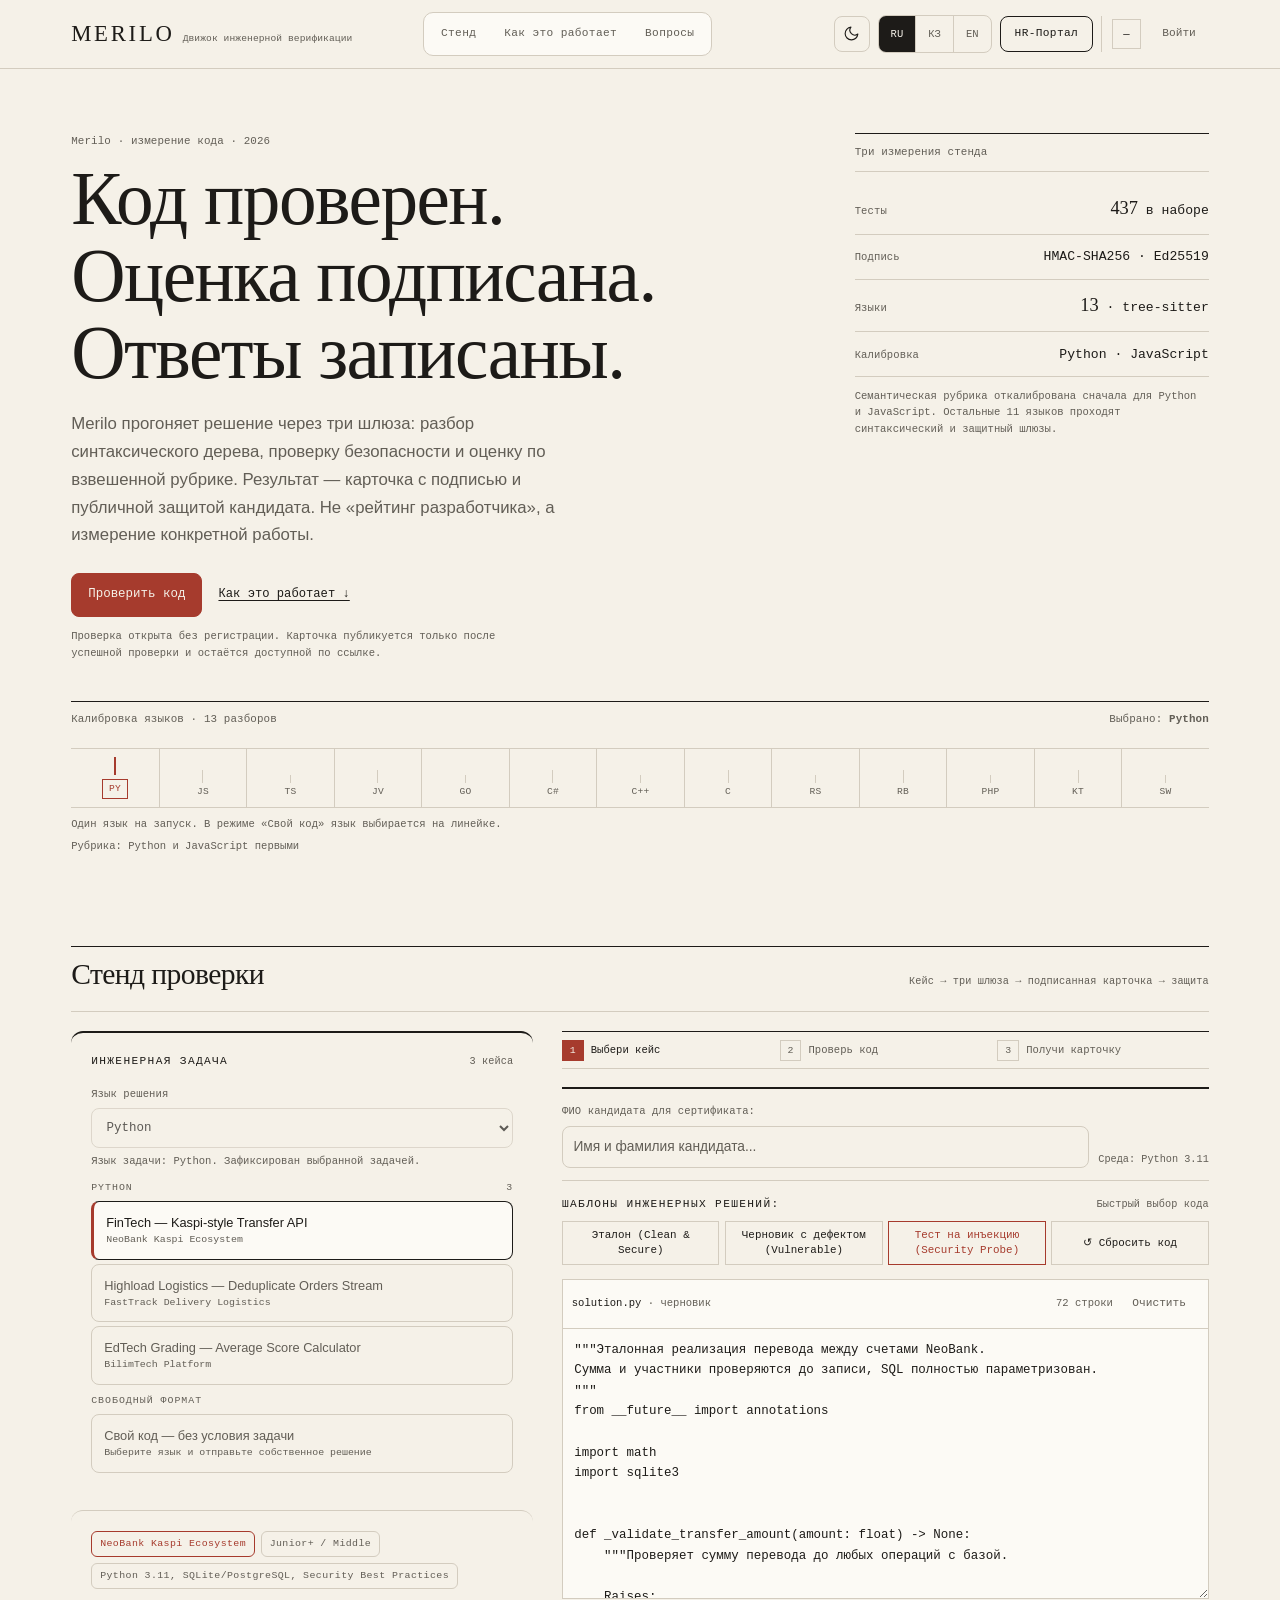
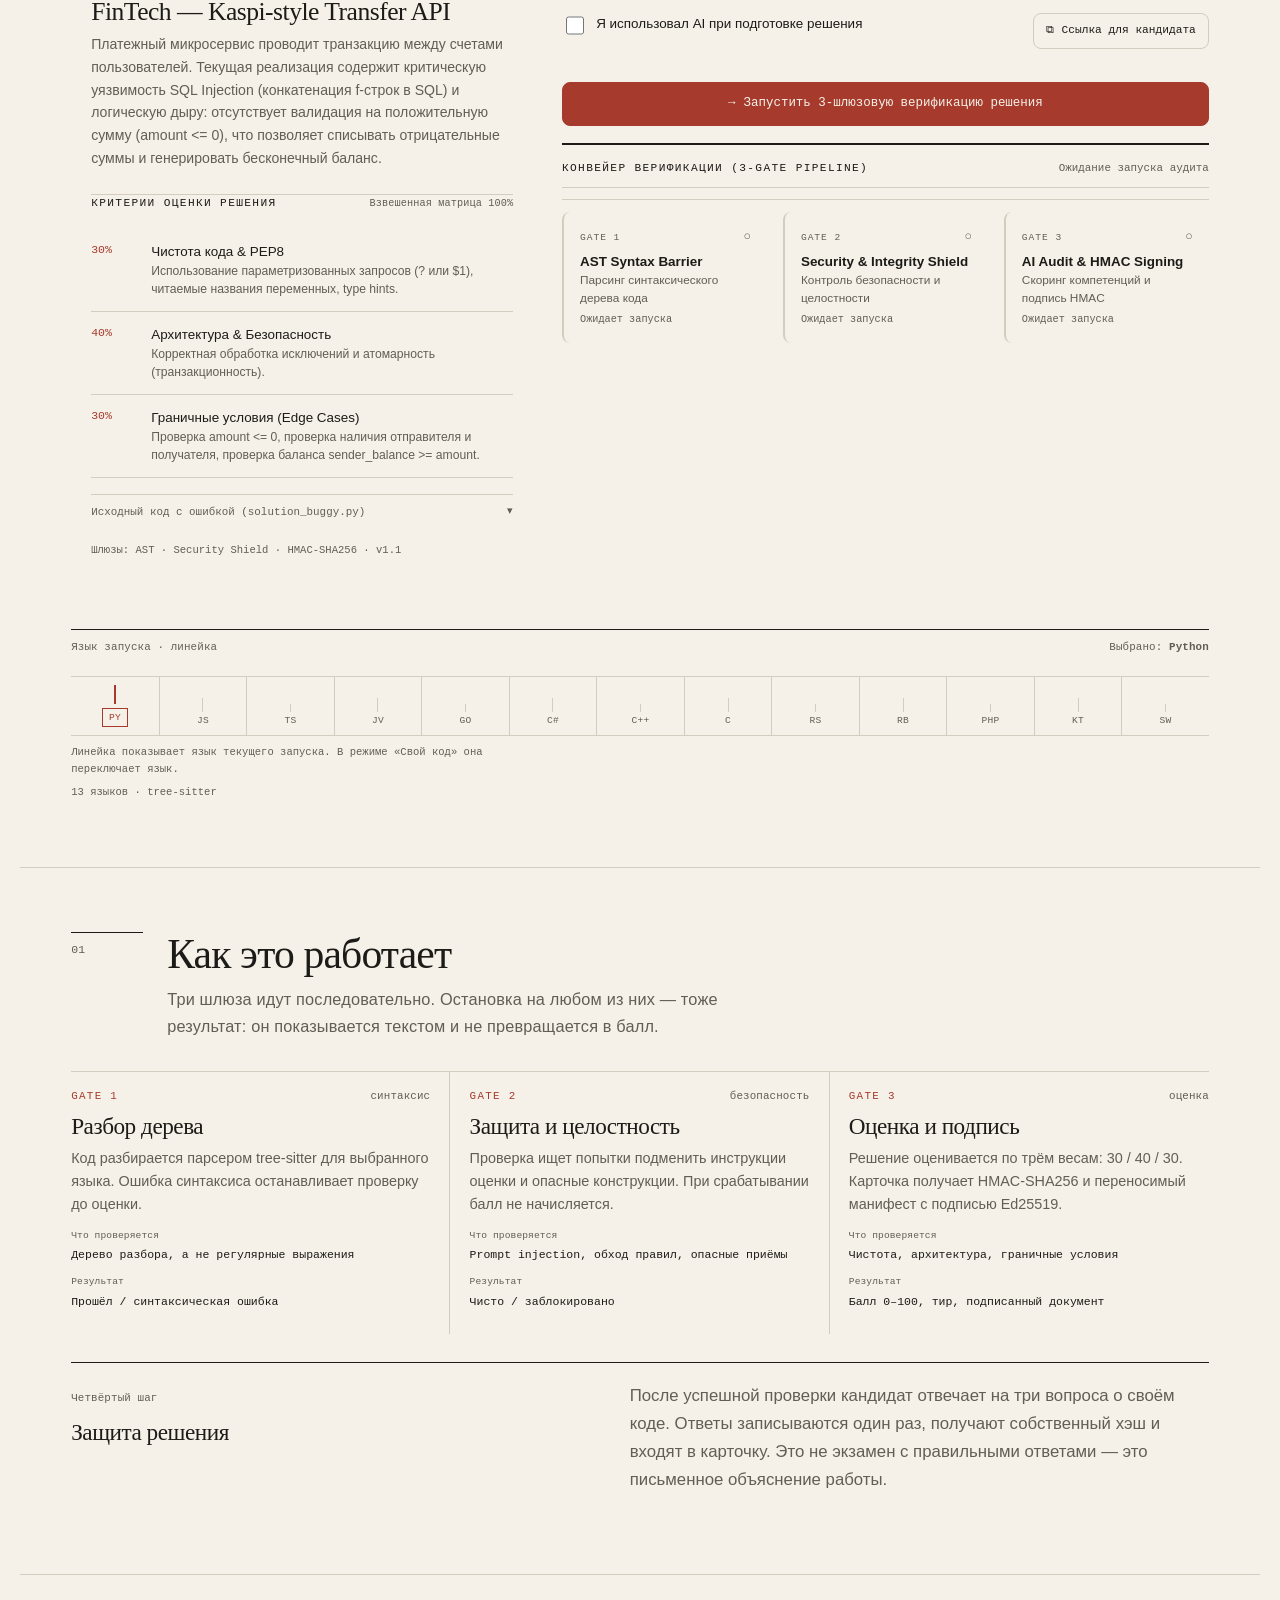
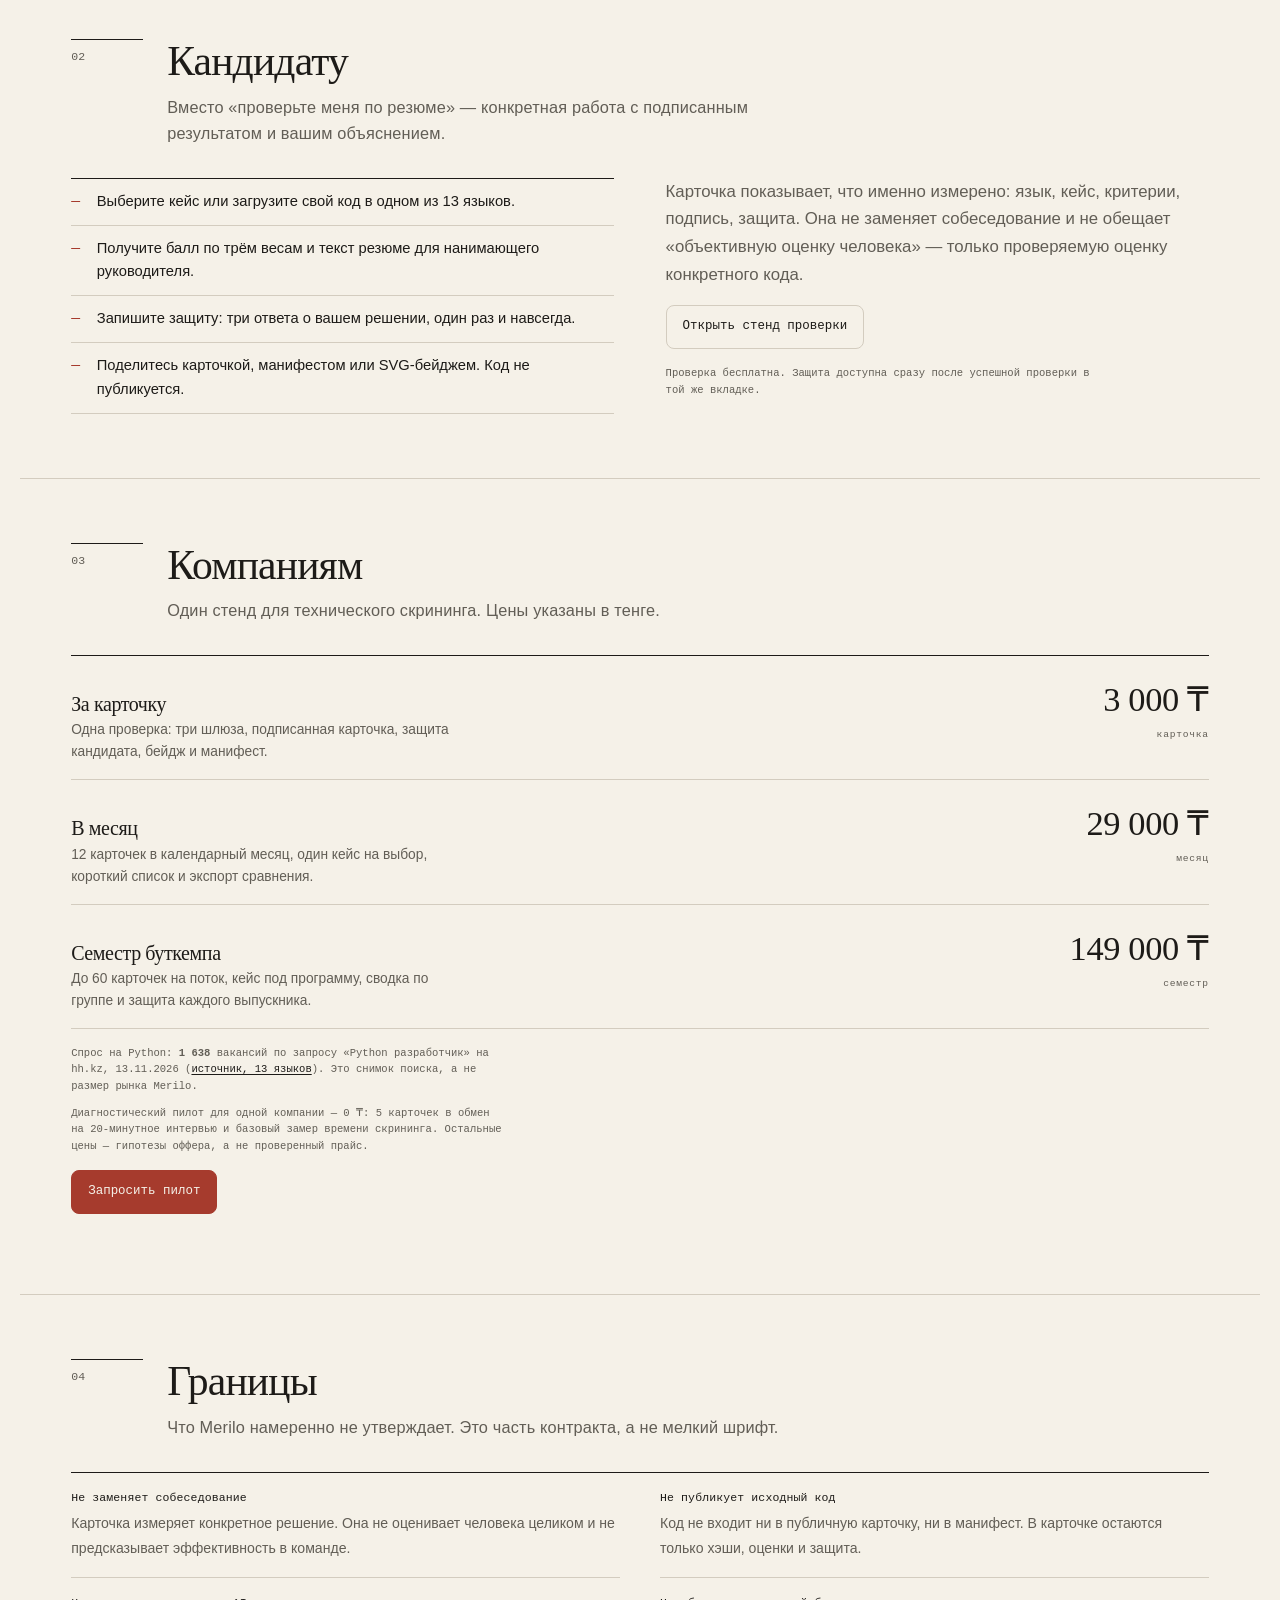
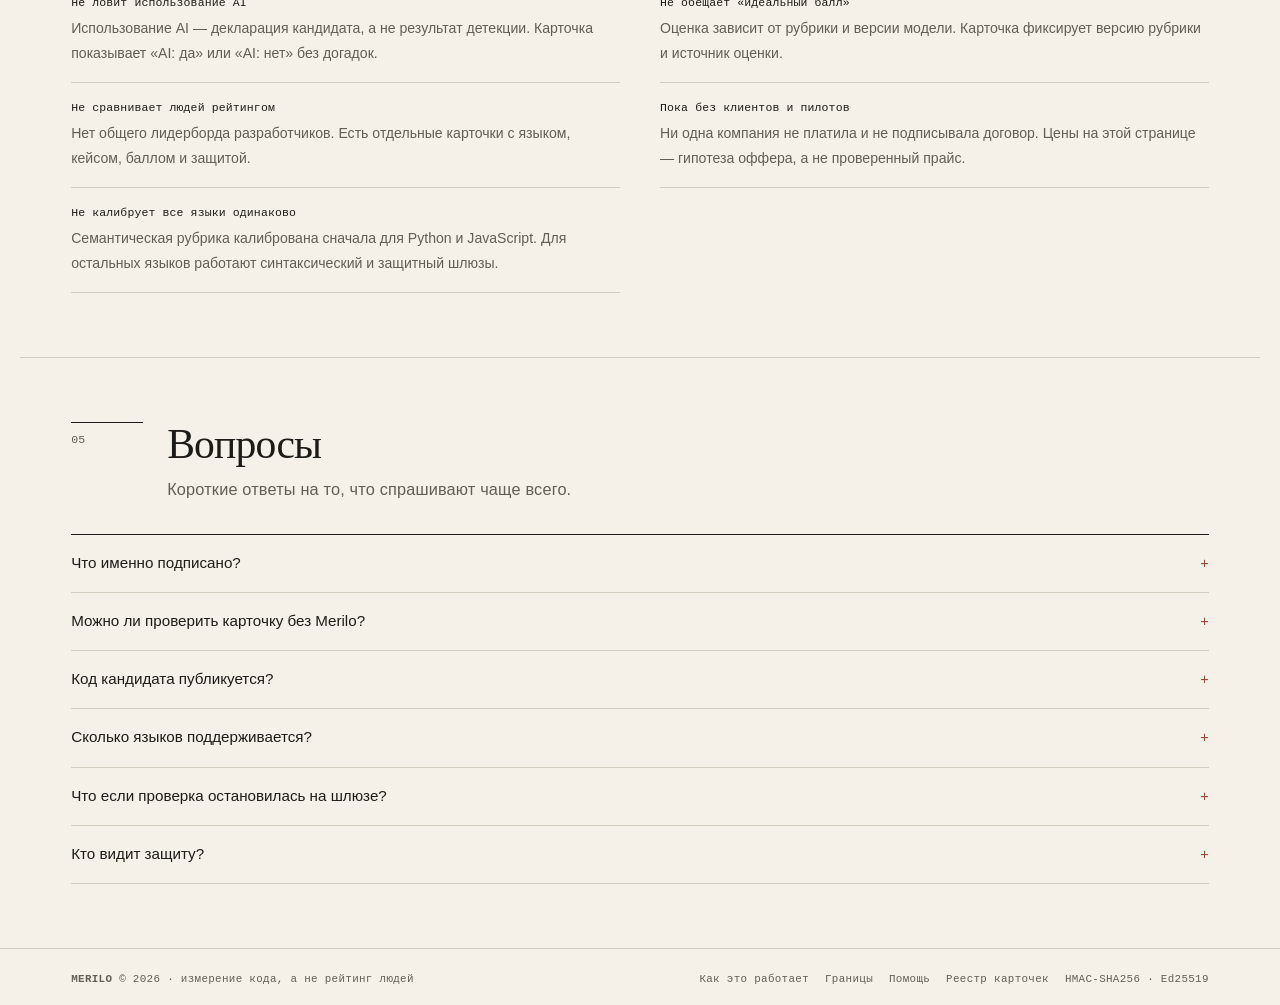
==== commit 5ccb0042: "docs(web): keep the test-count fact in sync" ====
--- a/static/index.html
+++ b/static/index.html
@@ -135,7 +135,7 @@
             <p class="facts-title mono-label" id="facts-title">Три измерения стенда</p>
             <div class="fact">
               <span class="fact-label">Тесты</span>
-              <span class="fact-value"><strong>397</strong> в наборе</span>
+              <span class="fact-value"><strong>437</strong> в наборе</span>
             </div>
             <div class="fact">
               <span class="fact-label">Подпись</span>
